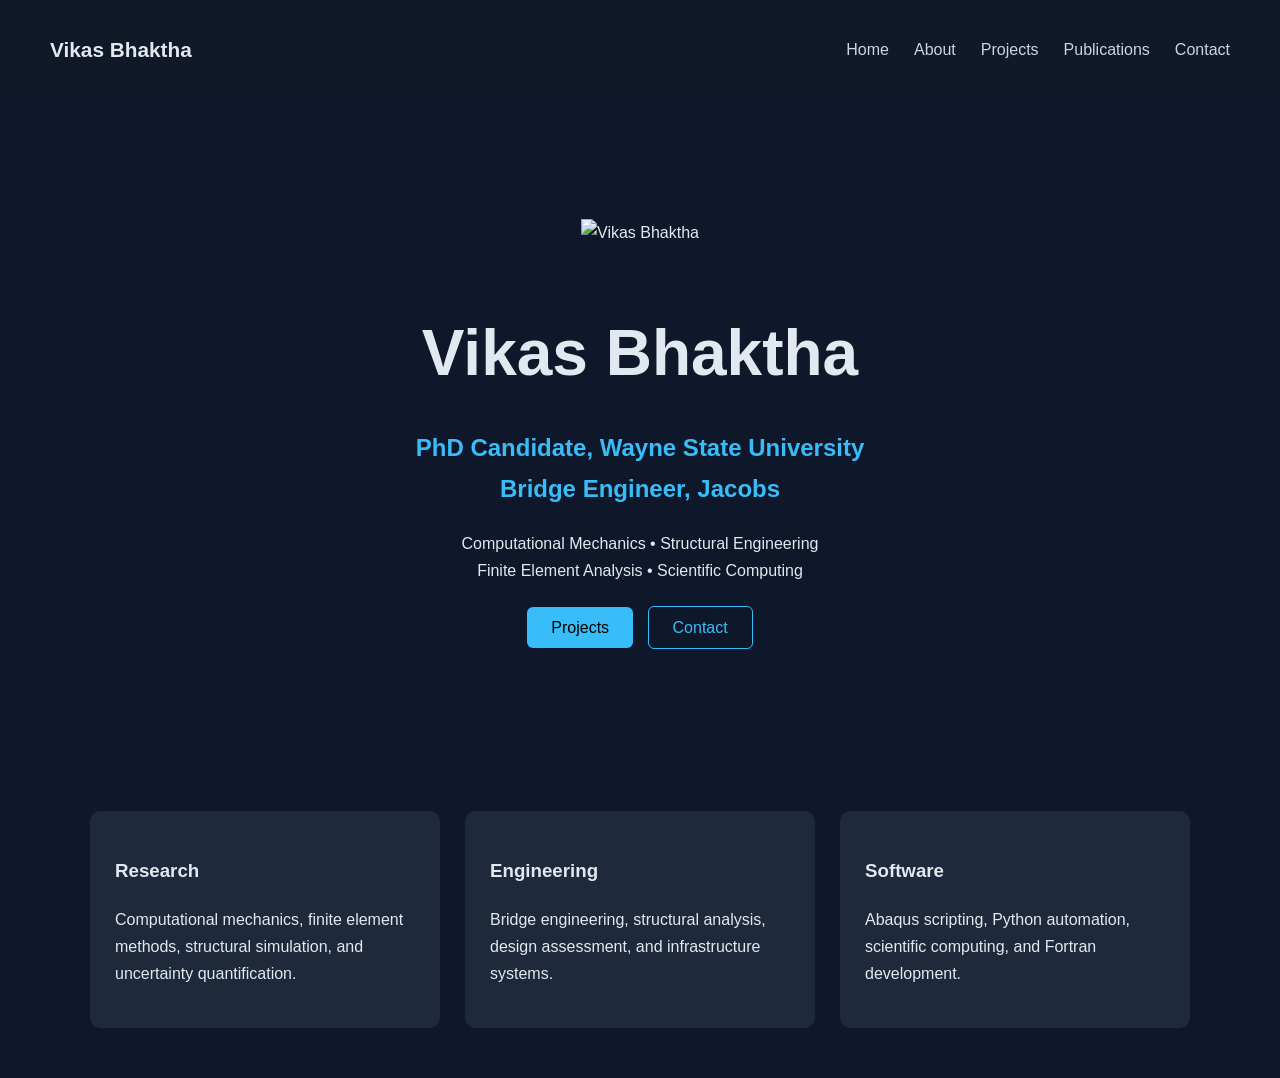
==== index.html @ de73cb01 "Update index.html" ====
<!DOCTYPE html>
<html lang="en">

<head>
    <meta charset="UTF-8">
    <meta name="viewport" content="width=device-width, initial-scale=1.0">
    <title>Vikas Bhaktha</title>

    <link rel="stylesheet" href="css/style.css">
</head>

<body>

<nav>
    <div class="logo">Vikas Bhaktha</div>

    <ul>
        <li><a href="index.html">Home</a></li>
        <li><a href="about.html">About</a></li>
        <li><a href="projects.html">Projects</a></li>
        <li><a href="publications.html">Publications</a></li>
        <li><a href="contact.html">Contact</a></li>
    </ul>
</nav>

<section class="hero">

    <img src="images/profile.jpg"
         alt="Vikas Bhaktha"
         class="profile-photo">

    <h1>Vikas Bhaktha</h1>

    <h2>
        PhD Candidate, Wayne State University
        <br>
        Bridge Engineer, Jacobs
    </h2>

    <p>
        Computational Mechanics • Structural Engineering
        <br>
        Finite Element Analysis • Scientific Computing
    </p>

    <div class="buttons">
        <a href="projects.html" class="btn">Projects</a>
        <a href="contact.html" class="btn-outline">Contact</a>
    </div>

</section>

<section class="overview">

    <div class="card">
        <h3>Research</h3>
        <p>
            Computational mechanics, finite element methods,
            structural simulation, and uncertainty quantification.
        </p>
    </div>

    <div class="card">
        <h3>Engineering</h3>
        <p>
            Bridge engineering, structural analysis,
            design assessment, and infrastructure systems.
        </p>
    </div>

    <div class="card">
        <h3>Software</h3>
        <p>
            Abaqus scripting, Python automation,
            scientific computing, and Fortran development.
        </p>
    </div>

</section>

</body>
</html>
---- css/style.css ----
body {
    margin: 0;
    font-family: Segoe UI, sans-serif;
    background: #0f172a;
    color: #e2e8f0;
    line-height: 1.7;
}

nav {
    display: flex;
    justify-content: space-between;
    align-items: center;
    padding: 20px 50px;
    background: #111827;
}

.logo {
    font-size: 1.3rem;
    font-weight: bold;
}

nav ul {
    display: flex;
    gap: 25px;
    list-style: none;
}

nav a {
    text-decoration: none;
    color: #cbd5e1;
}

nav a:hover {
    color: white;
}

.hero {
    text-align: center;
    padding: 120px 20px;
}

.hero h1 {
    font-size: 4rem;
    margin-bottom: 10px;
}

.hero h2 {
    color: #38bdf8;
}

.buttons {
    margin-top: 30px;
}

.btn,
.btn-outline {
    padding: 12px 24px;
    margin: 5px;
    border-radius: 6px;
    text-decoration: none;
}

.btn {
    background: #38bdf8;
    color: #000;
}

.btn-outline {
    border: 1px solid #38bdf8;
    color: #38bdf8;
}

.overview {
    display: flex;
    gap: 25px;
    justify-content: center;
    padding: 50px;
    flex-wrap: wrap;
}

.card,
.project-card {
    background: #1e293b;
    padding: 25px;
    border-radius: 10px;
    width: 300px;
}

.container {
    max-width: 1000px;
    margin: auto;
    padding: 40px;
}

a {
    color: #38bdf8;
}
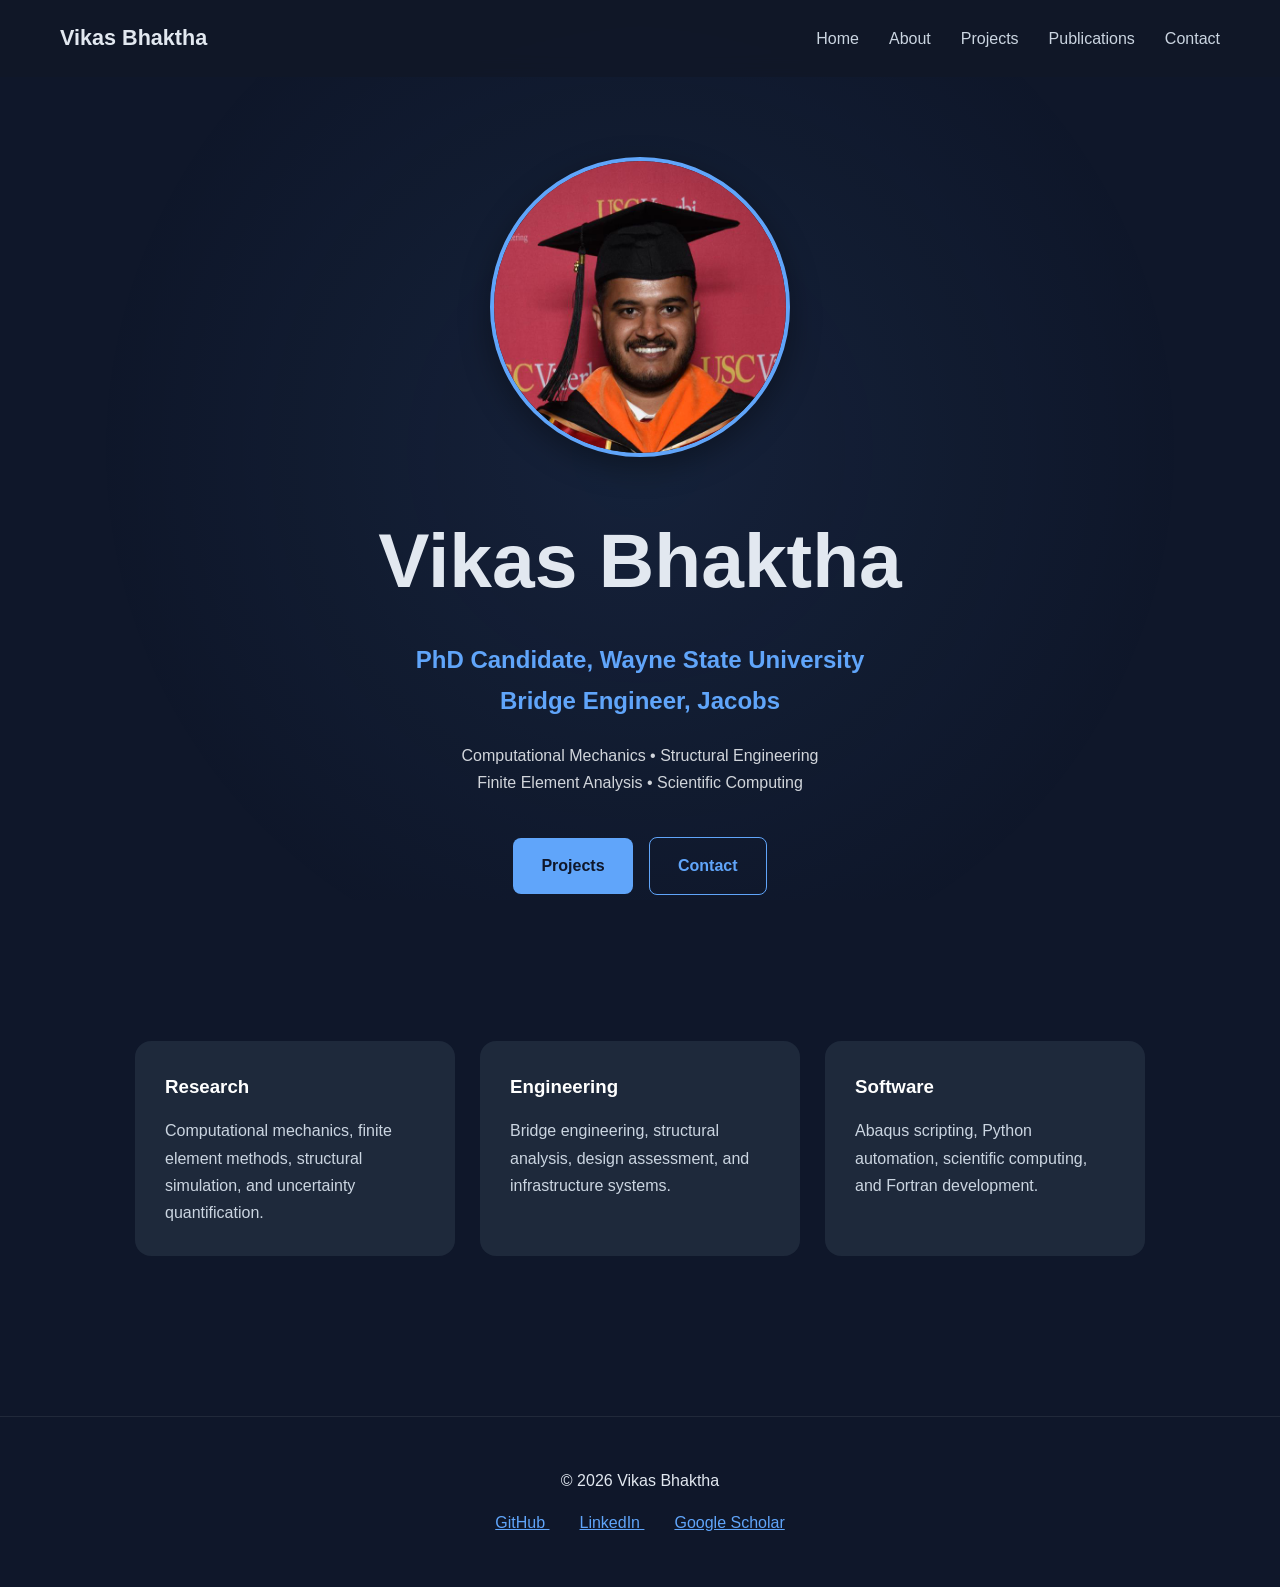
==== commit 4bff0838: "Update index.html" ====
--- a/index.html
+++ b/index.html
@@ -77,6 +77,26 @@
     </div>
 
 </section>
+<footer>
+    <p>© 2026 Vikas Bhaktha</p>
+
+    <div class="footer-links">
+        <a href="https://github.com/VikasBhaktha" target="_blank">
+            GitHub
+        </a>
+
+        <a href="https://www.linkedin.com/in/vikasbhaktha/" target="_blank">
+            LinkedIn
+        </a>
+
+        <a href="https://scholar.google.com/citations?user=dX-yyCgAAAAJ&hl=en"
+           target="_blank">
+            Google Scholar
+        </a>
+    </div>
+</footer>
 
 </body>
 </html>
+</body>
+</html>
--- a/css/style.css
+++ b/css/style.css
@@ -1,97 +1,359 @@
+/* =========================
+   GLOBAL STYLES
+========================= */
+
+* {
+    margin: 0;
+    padding: 0;
+    box-sizing: border-box;
+}
+
 body {
-    margin: 0;
-    font-family: Segoe UI, sans-serif;
+    font-family: "Segoe UI", sans-serif;
     background: #0f172a;
     color: #e2e8f0;
     line-height: 1.7;
-}
+    overflow-x: hidden;
+}
+
+/* Background Glow */
+
+body::before {
+    content: "";
+    position: fixed;
+    inset: 0;
+
+    background:
+        radial-gradient(
+            circle at center,
+            rgba(96,165,250,0.08),
+            transparent 70%
+        );
+
+    pointer-events: none;
+    z-index: -1;
+}
+
+/* =========================
+   NAVIGATION
+========================= */
 
 nav {
     display: flex;
     justify-content: space-between;
     align-items: center;
-    padding: 20px 50px;
-    background: #111827;
+
+    padding: 20px 60px;
+
+    background: rgba(17,24,39,0.85);
+
+    backdrop-filter: blur(10px);
+
+    position: sticky;
+    top: 0;
+    z-index: 1000;
 }
 
 .logo {
-    font-size: 1.3rem;
-    font-weight: bold;
+    font-size: 1.35rem;
+    font-weight: 700;
 }
 
 nav ul {
     display: flex;
-    gap: 25px;
+    gap: 30px;
     list-style: none;
 }
 
 nav a {
     text-decoration: none;
     color: #cbd5e1;
+    transition: color 0.25s ease;
 }
 
 nav a:hover {
-    color: white;
-}
+    color: #60a5fa;
+}
+
+/* =========================
+   HERO SECTION
+========================= */
 
 .hero {
     text-align: center;
-    padding: 120px 20px;
+    max-width: 1000px;
+
+    margin: auto;
+
+    padding:
+        80px
+        20px
+        120px;
+}
+
+.profile-photo {
+    width: 300px;
+    height: 300px;
+
+    object-fit: cover;
+
+    border-radius: 50%;
+
+    border: 4px solid #60a5fa;
+
+    margin-bottom: 30px;
+
+    box-shadow:
+        0 10px 30px rgba(0,0,0,0.35);
 }
 
 .hero h1 {
-    font-size: 4rem;
-    margin-bottom: 10px;
+    font-size: clamp(3rem, 6vw, 5rem);
+    font-weight: 700;
+
+    margin-bottom: 15px;
 }
 
 .hero h2 {
-    color: #38bdf8;
-}
+    color: #60a5fa;
+
+    font-size: 1.5rem;
+
+    font-weight: 600;
+
+    margin-bottom: 20px;
+}
+
+.intro {
+    max-width: 750px;
+
+    margin: 25px auto;
+
+    font-size: 1.15rem;
+
+    color: #cbd5e1;
+}
+
+.hero p {
+    margin-top: 15px;
+    color: #d1d5db;
+}
+
+/* =========================
+   BUTTONS
+========================= */
 
 .buttons {
-    margin-top: 30px;
+    margin-top: 35px;
 }
 
 .btn,
 .btn-outline {
-    padding: 12px 24px;
-    margin: 5px;
-    border-radius: 6px;
+    display: inline-block;
+
+    padding: 14px 28px;
+
+    margin: 6px;
+
+    border-radius: 8px;
+
+    font-weight: 600;
+
     text-decoration: none;
+
+    transition: all 0.25s ease;
 }
 
 .btn {
-    background: #38bdf8;
-    color: #000;
+    background: #60a5fa;
+    color: #0f172a;
+}
+
+.btn:hover {
+    transform: translateY(-3px);
 }
 
 .btn-outline {
-    border: 1px solid #38bdf8;
-    color: #38bdf8;
-}
+    border: 1px solid #60a5fa;
+    color: #60a5fa;
+}
+
+.btn-outline:hover {
+    background: #60a5fa;
+    color: #0f172a;
+}
+
+/* =========================
+   OVERVIEW CARDS
+========================= */
 
 .overview {
     display: flex;
+
+    justify-content: center;
+
     gap: 25px;
-    justify-content: center;
-    padding: 50px;
+
     flex-wrap: wrap;
+
+    padding: 20px 20px 80px;
 }
 
 .card,
 .project-card {
+
+    width: 320px;
+
     background: #1e293b;
-    padding: 25px;
-    border-radius: 10px;
-    width: 300px;
-}
+
+    border-radius: 16px;
+
+    padding: 30px;
+
+    transition:
+        transform 0.3s ease,
+        box-shadow 0.3s ease;
+}
+
+.card:hover,
+.project-card:hover {
+
+    transform: translateY(-6px);
+
+    box-shadow:
+        0 12px 30px rgba(0,0,0,0.25);
+}
+
+.card h3,
+.project-card h2 {
+    margin-bottom: 15px;
+    color: white;
+}
+
+.card p,
+.project-card p {
+    color: #cbd5e1;
+}
+
+/* =========================
+   PAGE CONTAINER
+========================= */
 
 .container {
     max-width: 1000px;
+
     margin: auto;
-    padding: 40px;
-}
+
+    padding: 50px 25px;
+}
+
+.container h1 {
+    margin-bottom: 25px;
+}
+
+.container p {
+    margin-bottom: 20px;
+}
+
+/* =========================
+   LINKS
+========================= */
 
 a {
-    color: #38bdf8;
-}
+    color: #60a5fa;
+}
+
+a:hover {
+    color: #93c5fd;
+}
+
+/* =========================
+   EDUCATION / EXPERIENCE
+========================= */
+
+.section {
+    max-width: 1000px;
+    margin: auto;
+    padding: 60px 25px;
+}
+
+.section h2 {
+    text-align: center;
+    margin-bottom: 40px;
+}
+
+.timeline {
+    display: flex;
+    flex-wrap: wrap;
+    justify-content: center;
+    gap: 25px;
+}
+
+.timeline-card {
+    background: #1e293b;
+    border-radius: 16px;
+    padding: 25px;
+    width: 350px;
+}
+
+.timeline-card h3 {
+    color: #60a5fa;
+    margin-bottom: 10px;
+}
+
+/* =========================
+   FOOTER
+========================= */
+
+footer {
+    text-align: center;
+
+    padding: 50px 20px;
+
+    margin-top: 80px;
+
+    border-top:
+        1px solid rgba(255,255,255,0.08);
+}
+
+.footer-links {
+    margin-top: 15px;
+}
+
+.footer-links a {
+    margin: 0 15px;
+}
+
+/* =========================
+   RESPONSIVE
+========================= */
+
+@media (max-width: 768px) {
+
+    nav {
+        flex-direction: column;
+        gap: 15px;
+        padding: 20px;
+    }
+
+    nav ul {
+        flex-wrap: wrap;
+        justify-content: center;
+        gap: 15px;
+    }
+
+    .hero {
+        padding-top: 50px;
+    }
+
+    .profile-photo {
+        width: 180px;
+        height: 180px;
+    }
+
+    .card,
+    .project-card,
+    .timeline-card {
+        width: 100%;
+    }
+}
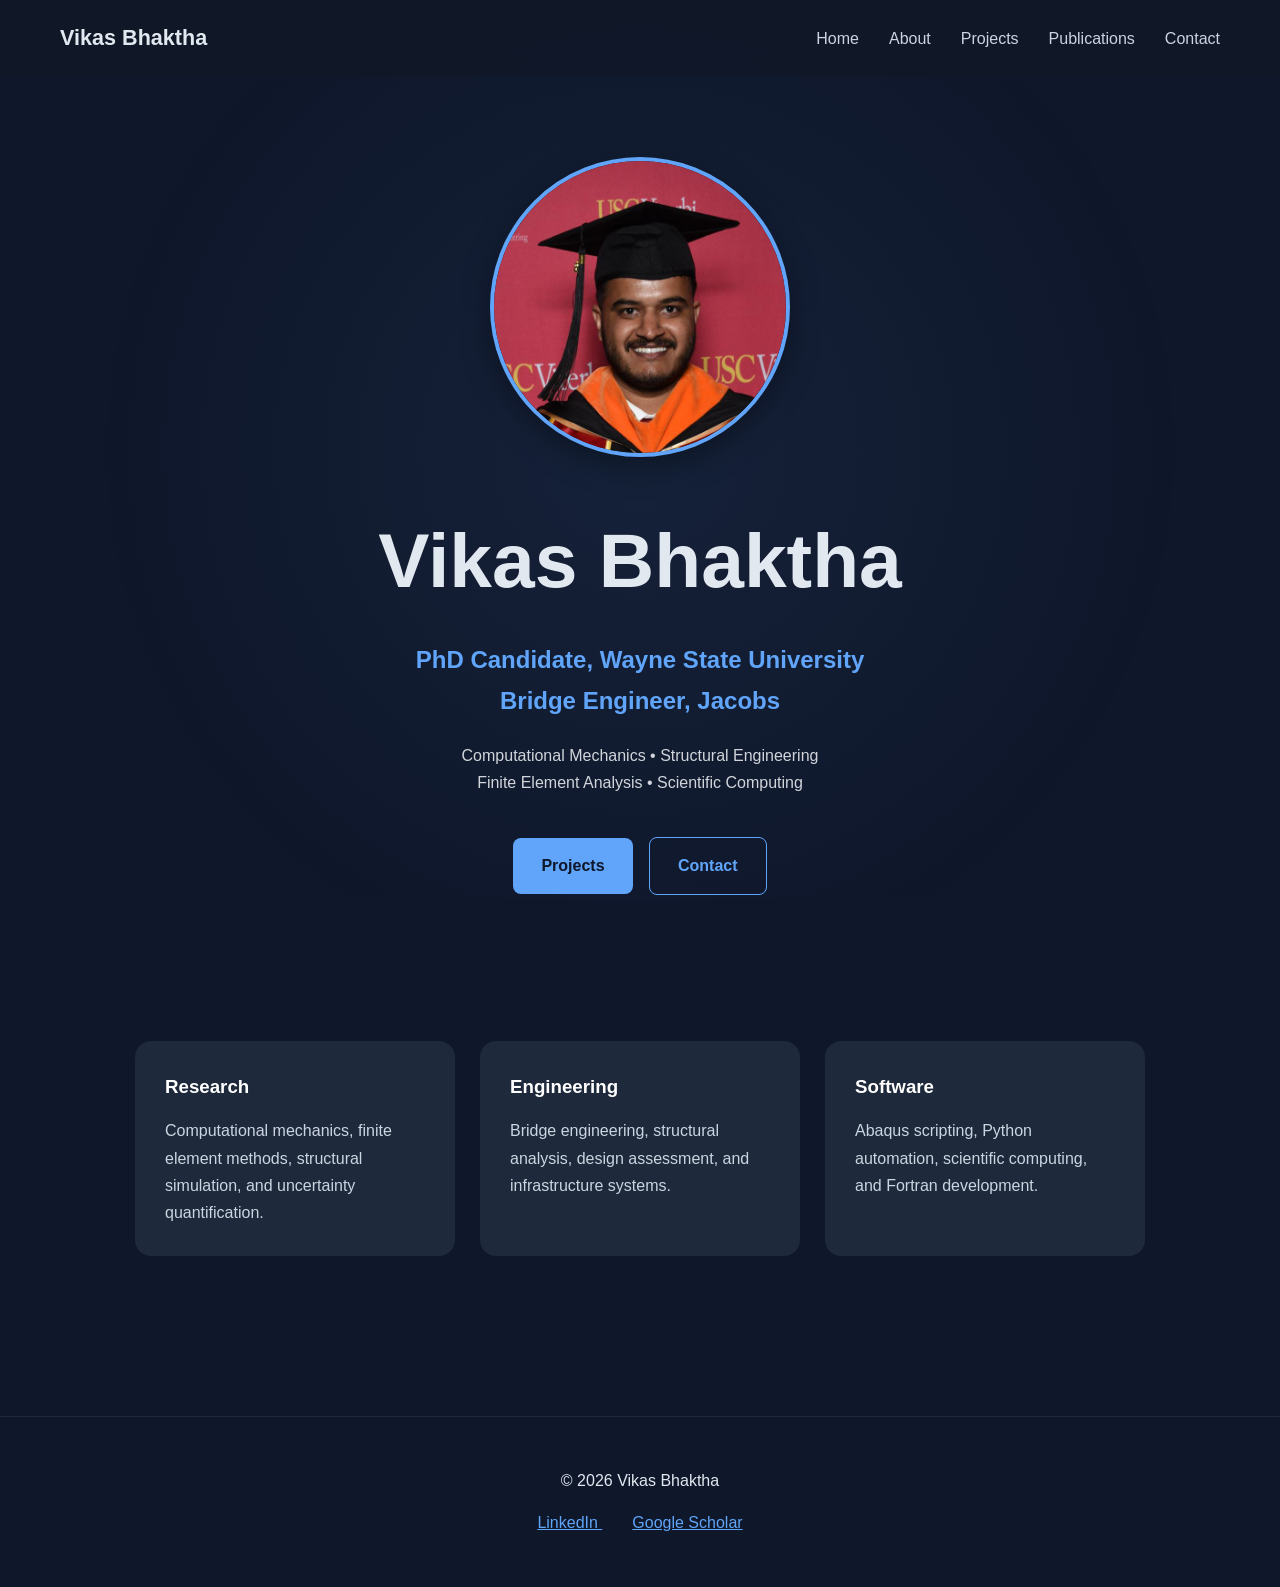
==== commit 29142206: "Update index.html" ====
--- a/index.html
+++ b/index.html
@@ -81,10 +81,6 @@
     <p>© 2026 Vikas Bhaktha</p>
 
     <div class="footer-links">
-        <a href="https://github.com/VikasBhaktha" target="_blank">
-            GitHub
-        </a>
-
         <a href="https://www.linkedin.com/in/vikasbhaktha/" target="_blank">
             LinkedIn
         </a>
@@ -98,5 +94,3 @@
 
 </body>
 </html>
-</body>
-</html>
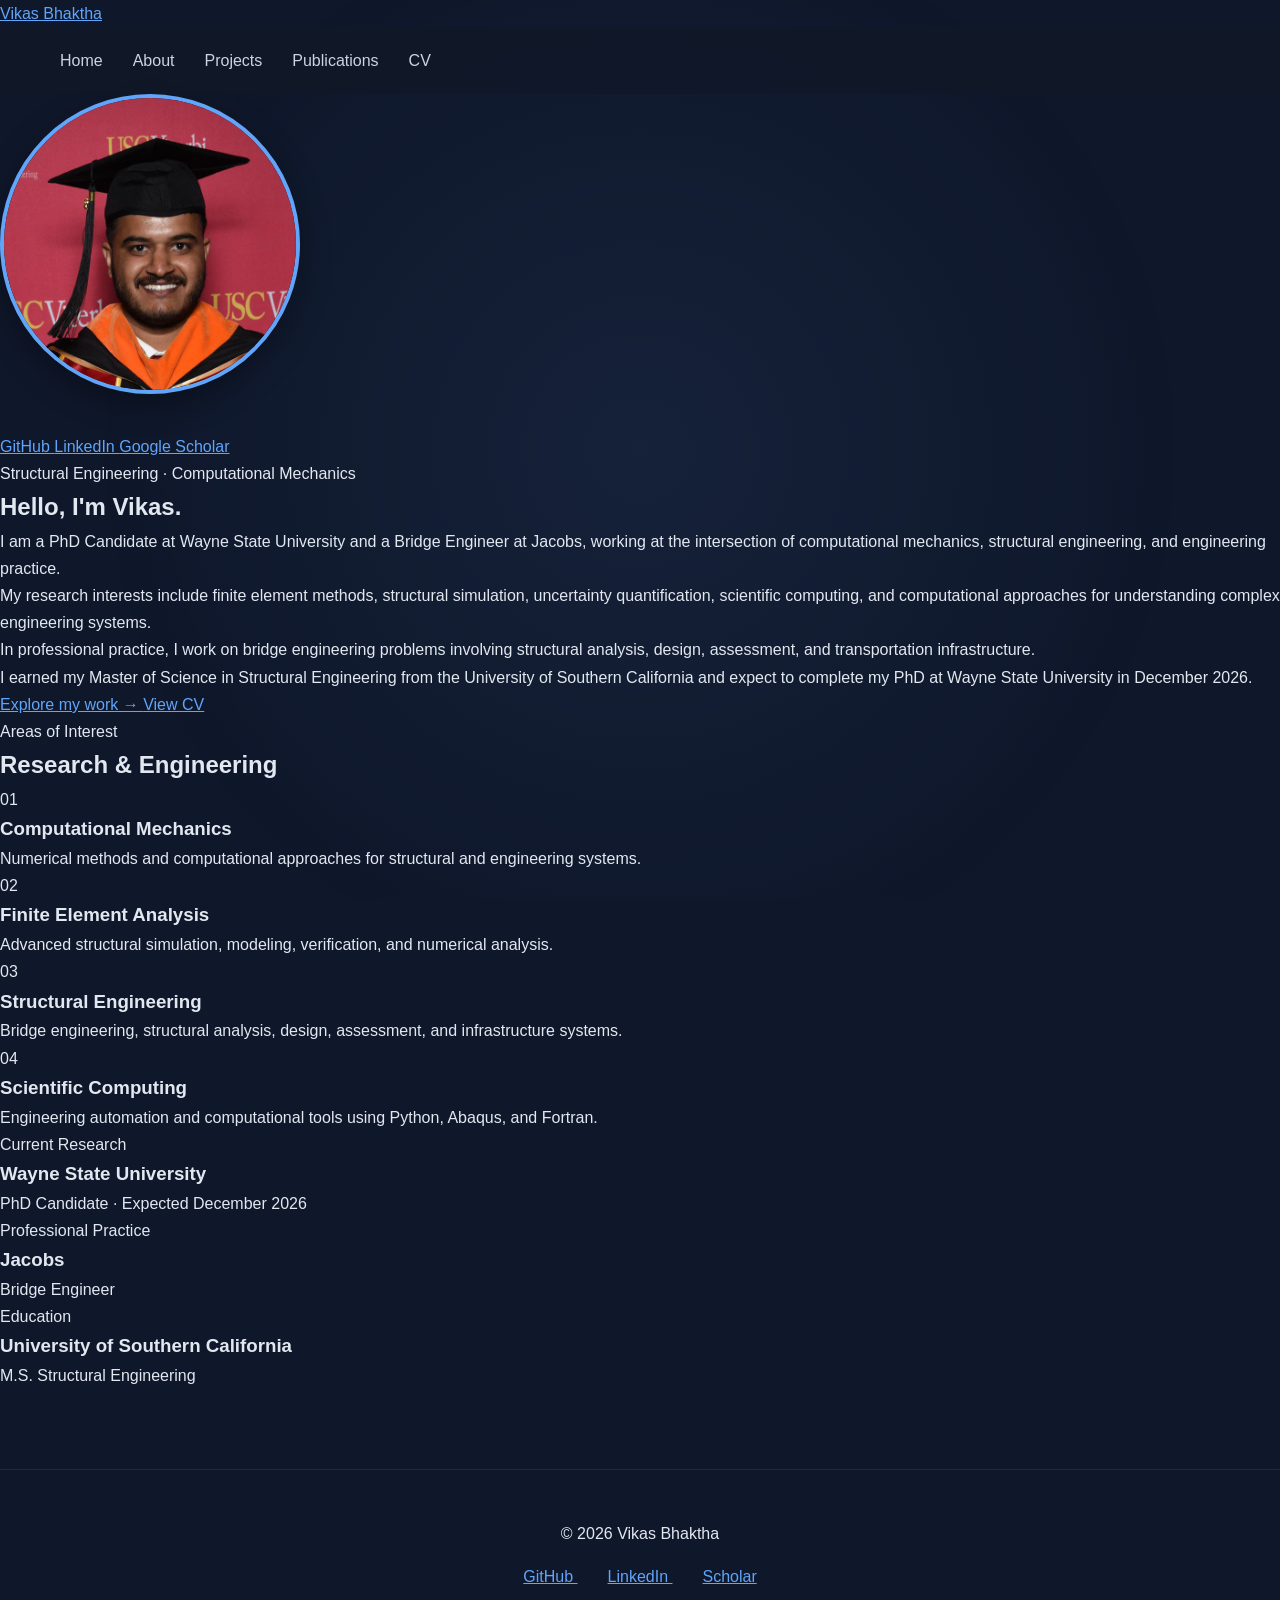
==== commit 9a134f92: "Update index.html" ====
--- a/index.html
+++ b/index.html
@@ -4,93 +4,290 @@
 <head>
     <meta charset="UTF-8">
     <meta name="viewport" content="width=device-width, initial-scale=1.0">
-    <title>Vikas Bhaktha</title>
+
+    <title>Vikas Bhaktha | Structural Engineering & Computational Mechanics</title>
+
+    <meta
+        name="description"
+        content="Vikas Bhaktha is a PhD Candidate at Wayne State University and Bridge Engineer at Jacobs working in computational mechanics, finite element analysis, structural engineering, and scientific computing."
+    >
 
     <link rel="stylesheet" href="css/style.css">
 </head>
 
 <body>
 
-<nav>
-    <div class="logo">Vikas Bhaktha</div>
-
-    <ul>
-        <li><a href="index.html">Home</a></li>
-        <li><a href="about.html">About</a></li>
-        <li><a href="projects.html">Projects</a></li>
-        <li><a href="publications.html">Publications</a></li>
-        <li><a href="contact.html">Contact</a></li>
-    </ul>
-</nav>
-
-<section class="hero">
-
-    <img src="images/profile.jpg"
-         alt="Vikas Bhaktha"
-         class="profile-photo">
-
-    <h1>Vikas Bhaktha</h1>
-
-    <h2>
-        PhD Candidate, Wayne State University
-        <br>
-        Bridge Engineer, Jacobs
-    </h2>
-
-    <p>
-        Computational Mechanics • Structural Engineering
-        <br>
-        Finite Element Analysis • Scientific Computing
-    </p>
-
-    <div class="buttons">
-        <a href="projects.html" class="btn">Projects</a>
-        <a href="contact.html" class="btn-outline">Contact</a>
+<header class="site-header">
+
+    <div class="nav-container">
+
+        <a href="index.html" class="site-name">
+            Vikas Bhaktha
+        </a>
+
+        <nav>
+            <ul>
+                <li><a href="index.html" class="active">Home</a></li>
+                <li><a href="about.html">About</a></li>
+                <li><a href="projects.html">Projects</a></li>
+                <li><a href="publications.html">Publications</a></li>
+                <li><a href="resume.pdf" target="_blank">CV</a></li>
+            </ul>
+        </nav>
+
     </div>
 
-</section>
-
-<section class="overview">
-
-    <div class="card">
-        <h3>Research</h3>
+</header>
+
+
+<main>
+
+    <section class="intro-section">
+
+        <div class="profile-column">
+
+            <img
+                src="images/profile.jpg"
+                alt="Vikas Bhaktha"
+                class="profile-photo"
+            >
+
+            <div class="profile-links">
+
+                <a
+                    href="https://github.com/VikasBhaktha"
+                    target="_blank"
+                    rel="noopener noreferrer"
+                >
+                    GitHub
+                </a>
+
+                <a
+                    href="https://www.linkedin.com/in/vikasbhaktha/"
+                    target="_blank"
+                    rel="noopener noreferrer"
+                >
+                    LinkedIn
+                </a>
+
+                <a
+                    href="https://scholar.google.com/citations?user=dX-yyCgAAAAJ&hl=en"
+                    target="_blank"
+                    rel="noopener noreferrer"
+                >
+                    Google Scholar
+                </a>
+
+            </div>
+
+        </div>
+
+
+        <div class="intro-content">
+
+            <p class="eyebrow">
+                Structural Engineering · Computational Mechanics
+            </p>
+
+            <h1>Hello, I'm Vikas.</h1>
+
+            <p class="lead">
+                I am a PhD Candidate at Wayne State University and a
+                Bridge Engineer at Jacobs, working at the intersection of
+                computational mechanics, structural engineering, and
+                engineering practice.
+            </p>
+
+            <p>
+                My research interests include finite element methods,
+                structural simulation, uncertainty quantification,
+                scientific computing, and computational approaches for
+                understanding complex engineering systems.
+            </p>
+
+            <p>
+                In professional practice, I work on bridge engineering
+                problems involving structural analysis, design, assessment,
+                and transportation infrastructure.
+            </p>
+
+            <p>
+                I earned my Master of Science in Structural Engineering
+                from the University of Southern California and expect to
+                complete my PhD at Wayne State University in December 2026.
+            </p>
+
+            <div class="intro-actions">
+
+                <a href="projects.html" class="primary-link">
+                    Explore my work →
+                </a>
+
+                <a href="resume.pdf" class="secondary-link" target="_blank">
+                    View CV
+                </a>
+
+            </div>
+
+        </div>
+
+    </section>
+
+
+    <section class="interests-section">
+
+        <div class="section-heading">
+
+            <p class="eyebrow">Areas of Interest</p>
+
+            <h2>Research & Engineering</h2>
+
+        </div>
+
+
+        <div class="interest-grid">
+
+            <div class="interest-item">
+                <span>01</span>
+
+                <div>
+                    <h3>Computational Mechanics</h3>
+                    <p>
+                        Numerical methods and computational approaches
+                        for structural and engineering systems.
+                    </p>
+                </div>
+            </div>
+
+
+            <div class="interest-item">
+                <span>02</span>
+
+                <div>
+                    <h3>Finite Element Analysis</h3>
+                    <p>
+                        Advanced structural simulation, modeling,
+                        verification, and numerical analysis.
+                    </p>
+                </div>
+            </div>
+
+
+            <div class="interest-item">
+                <span>03</span>
+
+                <div>
+                    <h3>Structural Engineering</h3>
+                    <p>
+                        Bridge engineering, structural analysis,
+                        design, assessment, and infrastructure systems.
+                    </p>
+                </div>
+            </div>
+
+
+            <div class="interest-item">
+                <span>04</span>
+
+                <div>
+                    <h3>Scientific Computing</h3>
+                    <p>
+                        Engineering automation and computational tools
+                        using Python, Abaqus, and Fortran.
+                    </p>
+                </div>
+            </div>
+
+        </div>
+
+    </section>
+
+
+    <section class="affiliations-section">
+
+        <div class="affiliation">
+
+            <p class="affiliation-label">Current Research</p>
+
+            <h3>Wayne State University</h3>
+
+            <p>
+                PhD Candidate · Expected December 2026
+            </p>
+
+        </div>
+
+
+        <div class="affiliation">
+
+            <p class="affiliation-label">Professional Practice</p>
+
+            <h3>Jacobs</h3>
+
+            <p>
+                Bridge Engineer
+            </p>
+
+        </div>
+
+
+        <div class="affiliation">
+
+            <p class="affiliation-label">Education</p>
+
+            <h3>University of Southern California</h3>
+
+            <p>
+                M.S. Structural Engineering
+            </p>
+
+        </div>
+
+    </section>
+
+</main>
+
+
+<footer>
+
+    <div class="footer-container">
+
         <p>
-            Computational mechanics, finite element methods,
-            structural simulation, and uncertainty quantification.
+            © 2026 Vikas Bhaktha
         </p>
+
+        <div class="footer-links">
+
+            <a
+                href="https://github.com/VikasBhaktha"
+                target="_blank"
+                rel="noopener noreferrer"
+            >
+                GitHub
+            </a>
+
+            <a
+                href="https://www.linkedin.com/in/vikasbhaktha/"
+                target="_blank"
+                rel="noopener noreferrer"
+            >
+                LinkedIn
+            </a>
+
+            <a
+                href="https://scholar.google.com/citations?user=dX-yyCgAAAAJ&hl=en"
+                target="_blank"
+                rel="noopener noreferrer"
+            >
+                Scholar
+            </a>
+
+        </div>
+
     </div>
 
-    <div class="card">
-        <h3>Engineering</h3>
-        <p>
-            Bridge engineering, structural analysis,
-            design assessment, and infrastructure systems.
-        </p>
-    </div>
-
-    <div class="card">
-        <h3>Software</h3>
-        <p>
-            Abaqus scripting, Python automation,
-            scientific computing, and Fortran development.
-        </p>
-    </div>
-
-</section>
-<footer>
-    <p>© 2026 Vikas Bhaktha</p>
-
-    <div class="footer-links">
-        <a href="https://www.linkedin.com/in/vikasbhaktha/" target="_blank">
-            LinkedIn
-        </a>
-
-        <a href="https://scholar.google.com/citations?user=dX-yyCgAAAAJ&hl=en"
-           target="_blank">
-            Google Scholar
-        </a>
-    </div>
 </footer>
 
 </body>
+
 </html>
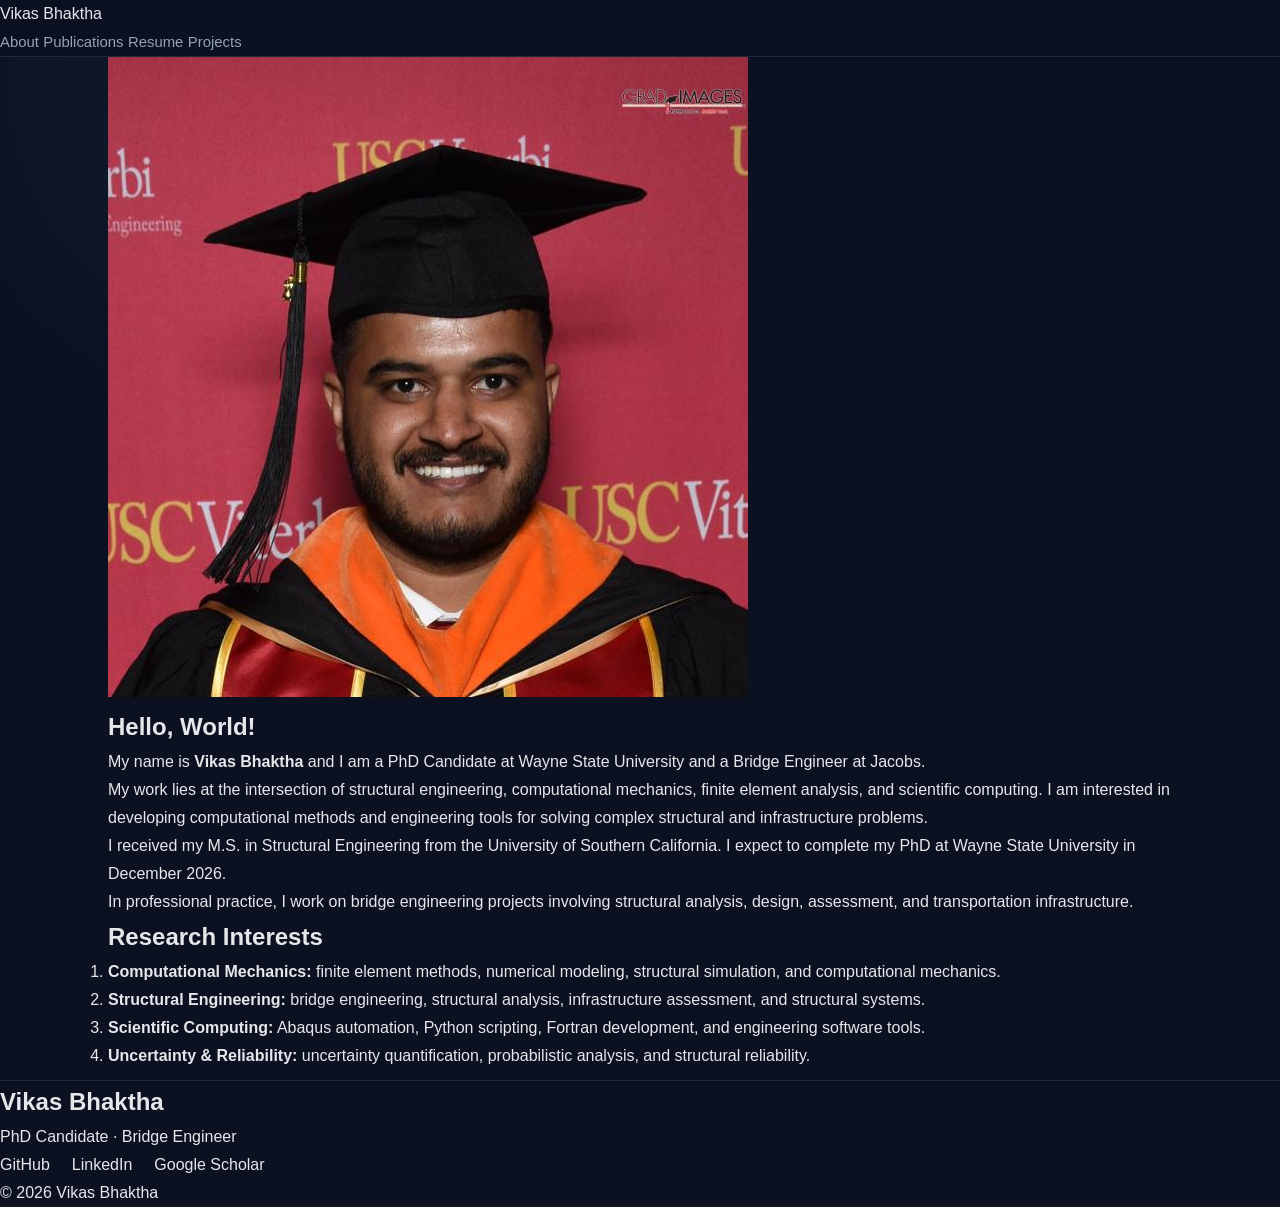
==== commit cf3ec12c: "Update index.html" ====
--- a/index.html
+++ b/index.html
@@ -5,256 +5,122 @@
     <meta charset="UTF-8">
     <meta name="viewport" content="width=device-width, initial-scale=1.0">
 
-    <title>Vikas Bhaktha | Structural Engineering & Computational Mechanics</title>
-
-    <meta
-        name="description"
-        content="Vikas Bhaktha is a PhD Candidate at Wayne State University and Bridge Engineer at Jacobs working in computational mechanics, finite element analysis, structural engineering, and scientific computing."
-    >
+    <title>Vikas Bhaktha</title>
 
     <link rel="stylesheet" href="css/style.css">
 </head>
 
 <body>
 
-<header class="site-header">
+<div class="page-wrapper">
 
-    <div class="nav-container">
+    <header class="site-header">
 
-        <a href="index.html" class="site-name">
-            Vikas Bhaktha
-        </a>
+        <div class="site-title">
+            <a href="index.html">Vikas Bhaktha</a>
+        </div>
 
-        <nav>
-            <ul>
-                <li><a href="index.html" class="active">Home</a></li>
-                <li><a href="about.html">About</a></li>
-                <li><a href="projects.html">Projects</a></li>
-                <li><a href="publications.html">Publications</a></li>
-                <li><a href="resume.pdf" target="_blank">CV</a></li>
-            </ul>
+        <nav class="site-nav">
+            <a href="about.html">About</a>
+            <a href="publications.html">Publications</a>
+            <a href="resume.html">Resume</a>
+            <a href="projects.html">Projects</a>
         </nav>
 
-    </div>
-
-</header>
+    </header>
 
 
-<main>
+    <main class="main-content">
 
-    <section class="intro-section">
+        <section class="profile-section">
 
-        <div class="profile-column">
+            <div class="profile-image-column">
 
-            <img
-                src="images/profile.jpg"
-                alt="Vikas Bhaktha"
-                class="profile-photo"
-            >
-
-            <div class="profile-links">
-
-                <a
-                    href="https://github.com/VikasBhaktha"
-                    target="_blank"
-                    rel="noopener noreferrer"
+                <img
+                    src="images/profile.jpg"
+                    alt="Vikas Bhaktha"
+                    class="profile-image"
                 >
-                    GitHub
-                </a>
-
-                <a
-                    href="https://www.linkedin.com/in/vikasbhaktha/"
-                    target="_blank"
-                    rel="noopener noreferrer"
-                >
-                    LinkedIn
-                </a>
-
-                <a
-                    href="https://scholar.google.com/citations?user=dX-yyCgAAAAJ&hl=en"
-                    target="_blank"
-                    rel="noopener noreferrer"
-                >
-                    Google Scholar
-                </a>
 
             </div>
 
-        </div>
 
+            <div class="profile-text">
 
-        <div class="intro-content">
+                <h1>Hello, World!</h1>
 
-            <p class="eyebrow">
-                Structural Engineering · Computational Mechanics
-            </p>
+                <p>
+                    My name is <strong>Vikas Bhaktha</strong> and I am a
+                    PhD Candidate at Wayne State University and a Bridge
+                    Engineer at Jacobs.
+                </p>
 
-            <h1>Hello, I'm Vikas.</h1>
+                <p>
+                    My work lies at the intersection of structural engineering,
+                    computational mechanics, finite element analysis, and
+                    scientific computing. I am interested in developing
+                    computational methods and engineering tools for solving
+                    complex structural and infrastructure problems.
+                </p>
 
-            <p class="lead">
-                I am a PhD Candidate at Wayne State University and a
-                Bridge Engineer at Jacobs, working at the intersection of
-                computational mechanics, structural engineering, and
-                engineering practice.
-            </p>
+                <p>
+                    I received my M.S. in Structural Engineering from the
+                    University of Southern California. I expect to complete
+                    my PhD at Wayne State University in December 2026.
+                </p>
 
-            <p>
-                My research interests include finite element methods,
-                structural simulation, uncertainty quantification,
-                scientific computing, and computational approaches for
-                understanding complex engineering systems.
-            </p>
+                <p>
+                    In professional practice, I work on bridge engineering
+                    projects involving structural analysis, design, assessment,
+                    and transportation infrastructure.
+                </p>
 
-            <p>
-                In professional practice, I work on bridge engineering
-                problems involving structural analysis, design, assessment,
-                and transportation infrastructure.
-            </p>
+                <h2>Research Interests</h2>
 
-            <p>
-                I earned my Master of Science in Structural Engineering
-                from the University of Southern California and expect to
-                complete my PhD at Wayne State University in December 2026.
-            </p>
+                <ol>
+                    <li>
+                        <strong>Computational Mechanics:</strong>
+                        finite element methods, numerical modeling,
+                        structural simulation, and computational mechanics.
+                    </li>
 
-            <div class="intro-actions">
+                    <li>
+                        <strong>Structural Engineering:</strong>
+                        bridge engineering, structural analysis,
+                        infrastructure assessment, and structural systems.
+                    </li>
 
-                <a href="projects.html" class="primary-link">
-                    Explore my work →
-                </a>
+                    <li>
+                        <strong>Scientific Computing:</strong>
+                        Abaqus automation, Python scripting,
+                        Fortran development, and engineering software tools.
+                    </li>
 
-                <a href="resume.pdf" class="secondary-link" target="_blank">
-                    View CV
-                </a>
+                    <li>
+                        <strong>Uncertainty & Reliability:</strong>
+                        uncertainty quantification, probabilistic analysis,
+                        and structural reliability.
+                    </li>
+                </ol>
 
             </div>
 
-        </div>
+        </section>
 
-    </section>
+    </main>
 
 
-    <section class="interests-section">
+    <footer class="site-footer">
 
-        <div class="section-heading">
+        <div class="footer-left">
 
-            <p class="eyebrow">Areas of Interest</p>
-
-            <h2>Research & Engineering</h2>
-
-        </div>
-
-
-        <div class="interest-grid">
-
-            <div class="interest-item">
-                <span>01</span>
-
-                <div>
-                    <h3>Computational Mechanics</h3>
-                    <p>
-                        Numerical methods and computational approaches
-                        for structural and engineering systems.
-                    </p>
-                </div>
-            </div>
-
-
-            <div class="interest-item">
-                <span>02</span>
-
-                <div>
-                    <h3>Finite Element Analysis</h3>
-                    <p>
-                        Advanced structural simulation, modeling,
-                        verification, and numerical analysis.
-                    </p>
-                </div>
-            </div>
-
-
-            <div class="interest-item">
-                <span>03</span>
-
-                <div>
-                    <h3>Structural Engineering</h3>
-                    <p>
-                        Bridge engineering, structural analysis,
-                        design, assessment, and infrastructure systems.
-                    </p>
-                </div>
-            </div>
-
-
-            <div class="interest-item">
-                <span>04</span>
-
-                <div>
-                    <h3>Scientific Computing</h3>
-                    <p>
-                        Engineering automation and computational tools
-                        using Python, Abaqus, and Fortran.
-                    </p>
-                </div>
-            </div>
-
-        </div>
-
-    </section>
-
-
-    <section class="affiliations-section">
-
-        <div class="affiliation">
-
-            <p class="affiliation-label">Current Research</p>
-
-            <h3>Wayne State University</h3>
+            <h2>Vikas Bhaktha</h2>
 
             <p>
-                PhD Candidate · Expected December 2026
+                PhD Candidate · Bridge Engineer
             </p>
 
         </div>
-
-
-        <div class="affiliation">
-
-            <p class="affiliation-label">Professional Practice</p>
-
-            <h3>Jacobs</h3>
-
-            <p>
-                Bridge Engineer
-            </p>
-
-        </div>
-
-
-        <div class="affiliation">
-
-            <p class="affiliation-label">Education</p>
-
-            <h3>University of Southern California</h3>
-
-            <p>
-                M.S. Structural Engineering
-            </p>
-
-        </div>
-
-    </section>
-
-</main>
-
-
-<footer>
-
-    <div class="footer-container">
-
-        <p>
-            © 2026 Vikas Bhaktha
-        </p>
 
         <div class="footer-links">
 
@@ -279,14 +145,18 @@
                 target="_blank"
                 rel="noopener noreferrer"
             >
-                Scholar
+                Google Scholar
             </a>
 
         </div>
 
-    </div>
+        <p class="footer-note">
+            © 2026 Vikas Bhaktha
+        </p>
 
-</footer>
+    </footer>
+
+</div>
 
 </body>
 
--- a/css/style.css
+++ b/css/style.css
@@ -1,6 +1,23 @@
-/* =========================
-   GLOBAL STYLES
-========================= */
+/* =========================================
+   GLOBAL
+========================================= */
+
+:root {
+    --background: #0b1120;
+    --background-soft: #111827;
+
+    --surface: #151e2e;
+    --border: rgba(148, 163, 184, 0.16);
+
+    --text: #e5e7eb;
+    --text-muted: #94a3b8;
+    --text-soft: #cbd5e1;
+
+    --accent: #60a5fa;
+    --accent-light: #93c5fd;
+
+    --max-width: 1120px;
+}
 
 * {
     margin: 0;
@@ -8,352 +25,655 @@
     box-sizing: border-box;
 }
 
+html {
+    scroll-behavior: smooth;
+}
+
 body {
-    font-family: "Segoe UI", sans-serif;
-    background: #0f172a;
-    color: #e2e8f0;
-    line-height: 1.7;
-    overflow-x: hidden;
-}
-
-/* Background Glow */
+    font-family:
+        Inter,
+        "Segoe UI",
+        -apple-system,
+        BlinkMacSystemFont,
+        sans-serif;
+
+    background: var(--background);
+    color: var(--text);
+
+    line-height: 1.75;
+
+    -webkit-font-smoothing: antialiased;
+}
+
+
+/* =========================================
+   BACKGROUND
+========================================= */
 
 body::before {
     content: "";
+
     position: fixed;
     inset: 0;
 
     background:
         radial-gradient(
-            circle at center,
-            rgba(96,165,250,0.08),
-            transparent 70%
+            circle at 20% 10%,
+            rgba(96, 165, 250, 0.08),
+            transparent 28%
         );
 
     pointer-events: none;
     z-index: -1;
 }
 
-/* =========================
-   NAVIGATION
-========================= */
-
-nav {
+
+/* =========================================
+   LINKS
+========================================= */
+
+a {
+    color: inherit;
+    text-decoration: none;
+}
+
+a:focus-visible {
+    outline: 2px solid var(--accent);
+    outline-offset: 5px;
+}
+
+
+/* =========================================
+   HEADER
+========================================= */
+
+.site-header {
+    position: sticky;
+
+    top: 0;
+
+    z-index: 100;
+
+    background: rgba(11, 17, 32, 0.88);
+
+    backdrop-filter: blur(14px);
+    -webkit-backdrop-filter: blur(14px);
+
+    border-bottom: 1px solid var(--border);
+}
+
+.nav-container {
+    max-width: var(--max-width);
+
+    margin: 0 auto;
+
+    min-height: 76px;
+
+    padding: 0 28px;
+
     display: flex;
+
+    align-items: center;
     justify-content: space-between;
+}
+
+.site-name {
+    font-size: 1.08rem;
+
+    font-weight: 700;
+
+    letter-spacing: 0.02em;
+
+    color: #ffffff;
+}
+
+nav ul {
+    list-style: none;
+
+    display: flex;
+
     align-items: center;
 
-    padding: 20px 60px;
-
-    background: rgba(17,24,39,0.85);
-
-    backdrop-filter: blur(10px);
-
-    position: sticky;
-    top: 0;
-    z-index: 1000;
-}
-
-.logo {
-    font-size: 1.35rem;
+    gap: 30px;
+}
+
+nav a {
+    position: relative;
+
+    font-size: 0.93rem;
+
+    font-weight: 500;
+
+    color: var(--text-muted);
+
+    transition: color 0.2s ease;
+}
+
+nav a:hover,
+nav a.active {
+    color: #ffffff;
+}
+
+nav a.active::after {
+    content: "";
+
+    position: absolute;
+
+    left: 0;
+    right: 0;
+
+    bottom: -10px;
+
+    height: 2px;
+
+    border-radius: 999px;
+
+    background: var(--accent);
+}
+
+
+/* =========================================
+   MAIN
+========================================= */
+
+main {
+    max-width: var(--max-width);
+
+    margin: 0 auto;
+
+    padding: 0 28px;
+}
+
+
+/* =========================================
+   INTRO
+========================================= */
+
+.intro-section {
+    min-height: 670px;
+
+    display: grid;
+
+    grid-template-columns: 280px minmax(0, 1fr);
+
+    gap: 88px;
+
+    align-items: center;
+
+    padding: 85px 0 100px;
+}
+
+
+/* =========================================
+   PROFILE
+========================================= */
+
+.profile-column {
+    display: flex;
+
+    flex-direction: column;
+
+    align-items: center;
+}
+
+.profile-photo {
+    display: block;
+
+    width: 250px;
+    height: 250px;
+
+    object-fit: cover;
+
+    object-position: center;
+
+    border-radius: 50%;
+
+    border: 1px solid rgba(255, 255, 255, 0.15);
+
+    box-shadow:
+        0 24px 60px rgba(0, 0, 0, 0.32);
+}
+
+.profile-links {
+    display: flex;
+
+    justify-content: center;
+
+    flex-wrap: wrap;
+
+    gap: 17px;
+
+    margin-top: 25px;
+}
+
+.profile-links a {
+    font-size: 0.88rem;
+
+    color: var(--text-muted);
+
+    transition:
+        color 0.2s ease,
+        transform 0.2s ease;
+}
+
+.profile-links a:hover {
+    color: var(--accent-light);
+
+    transform: translateY(-1px);
+}
+
+
+/* =========================================
+   INTRO CONTENT
+========================================= */
+
+.eyebrow {
+    margin-bottom: 13px;
+
+    font-size: 0.78rem;
+
     font-weight: 700;
-}
-
-nav ul {
+
+    letter-spacing: 0.14em;
+
+    text-transform: uppercase;
+
+    color: var(--accent);
+}
+
+.intro-content h1 {
+    margin-bottom: 25px;
+
+    font-size: clamp(3rem, 5.2vw, 5.1rem);
+
+    line-height: 1.02;
+
+    letter-spacing: -0.045em;
+
+    color: #ffffff;
+}
+
+.intro-content p {
+    max-width: 720px;
+
+    margin-bottom: 18px;
+
+    font-size: 1.02rem;
+
+    color: var(--text-soft);
+}
+
+.intro-content .lead {
+    margin-bottom: 23px;
+
+    font-size: 1.2rem;
+
+    line-height: 1.7;
+
+    color: #e2e8f0;
+}
+
+
+/* =========================================
+   INTRO LINKS
+========================================= */
+
+.intro-actions {
     display: flex;
+
+    align-items: center;
+
+    gap: 25px;
+
+    margin-top: 31px;
+}
+
+.primary-link {
+    display: inline-flex;
+
+    align-items: center;
+
+    color: var(--accent-light);
+
+    font-weight: 600;
+
+    transition:
+        color 0.2s ease,
+        transform 0.2s ease;
+}
+
+.primary-link:hover {
+    color: #ffffff;
+
+    transform: translateX(3px);
+}
+
+.secondary-link {
+    color: var(--text-muted);
+
+    font-weight: 500;
+
+    border-bottom: 1px solid var(--border);
+
+    transition:
+        color 0.2s ease,
+        border-color 0.2s ease;
+}
+
+.secondary-link:hover {
+    color: #ffffff;
+
+    border-color: var(--accent);
+}
+
+
+/* =========================================
+   SECTION DEFAULTS
+========================================= */
+
+.interests-section,
+.affiliations-section {
+    border-top: 1px solid var(--border);
+}
+
+
+/* =========================================
+   INTERESTS
+========================================= */
+
+.interests-section {
+    padding: 95px 0;
+}
+
+.section-heading {
+    margin-bottom: 46px;
+}
+
+.section-heading h2 {
+    font-size: clamp(2rem, 4vw, 3rem);
+
+    line-height: 1.2;
+
+    letter-spacing: -0.03em;
+
+    color: #ffffff;
+}
+
+.interest-grid {
+    display: grid;
+
+    grid-template-columns: repeat(2, minmax(0, 1fr));
+
+    column-gap: 70px;
+
+    row-gap: 12px;
+}
+
+.interest-item {
+    display: grid;
+
+    grid-template-columns: 45px 1fr;
+
+    gap: 16px;
+
+    padding: 25px 0;
+
+    border-bottom: 1px solid var(--border);
+}
+
+.interest-item > span {
+    padding-top: 4px;
+
+    font-size: 0.73rem;
+
+    font-weight: 700;
+
+    color: var(--accent);
+
+    letter-spacing: 0.08em;
+}
+
+.interest-item h3 {
+    margin-bottom: 6px;
+
+    font-size: 1.08rem;
+
+    color: #ffffff;
+}
+
+.interest-item p {
+    font-size: 0.94rem;
+
+    color: var(--text-muted);
+
+    line-height: 1.65;
+}
+
+
+/* =========================================
+   AFFILIATIONS
+========================================= */
+
+.affiliations-section {
+    display: grid;
+
+    grid-template-columns: repeat(3, minmax(0, 1fr));
+
+    gap: 45px;
+
+    padding: 80px 0;
+}
+
+.affiliation-label {
+    margin-bottom: 7px;
+
+    font-size: 0.72rem;
+
+    font-weight: 700;
+
+    letter-spacing: 0.12em;
+
+    text-transform: uppercase;
+
+    color: var(--accent);
+}
+
+.affiliation h3 {
+    margin-bottom: 6px;
+
+    font-size: 1.05rem;
+
+    color: #ffffff;
+}
+
+.affiliation > p:last-child {
+    font-size: 0.9rem;
+
+    color: var(--text-muted);
+}
+
+
+/* =========================================
+   FOOTER
+========================================= */
+
+footer {
+    margin-top: 10px;
+
+    border-top: 1px solid var(--border);
+}
+
+.footer-container {
+    max-width: var(--max-width);
+
+    margin: 0 auto;
+
+    padding: 32px 28px 45px;
+
+    display: flex;
+
+    align-items: center;
+    justify-content: space-between;
+
     gap: 30px;
-    list-style: none;
-}
-
-nav a {
-    text-decoration: none;
-    color: #cbd5e1;
-    transition: color 0.25s ease;
-}
-
-nav a:hover {
-    color: #60a5fa;
-}
-
-/* =========================
-   HERO SECTION
-========================= */
-
-.hero {
-    text-align: center;
-    max-width: 1000px;
-
-    margin: auto;
-
-    padding:
-        80px
-        20px
-        120px;
-}
-
-.profile-photo {
-    width: 300px;
-    height: 300px;
-
-    object-fit: cover;
-
-    border-radius: 50%;
-
-    border: 4px solid #60a5fa;
-
-    margin-bottom: 30px;
-
-    box-shadow:
-        0 10px 30px rgba(0,0,0,0.35);
-}
-
-.hero h1 {
-    font-size: clamp(3rem, 6vw, 5rem);
-    font-weight: 700;
-
-    margin-bottom: 15px;
-}
-
-.hero h2 {
-    color: #60a5fa;
-
-    font-size: 1.5rem;
-
-    font-weight: 600;
-
-    margin-bottom: 20px;
-}
-
-.intro {
-    max-width: 750px;
-
-    margin: 25px auto;
-
-    font-size: 1.15rem;
-
-    color: #cbd5e1;
-}
-
-.hero p {
-    margin-top: 15px;
-    color: #d1d5db;
-}
-
-/* =========================
-   BUTTONS
-========================= */
-
-.buttons {
-    margin-top: 35px;
-}
-
-.btn,
-.btn-outline {
-    display: inline-block;
-
-    padding: 14px 28px;
-
-    margin: 6px;
-
-    border-radius: 8px;
-
-    font-weight: 600;
-
-    text-decoration: none;
-
-    transition: all 0.25s ease;
-}
-
-.btn {
-    background: #60a5fa;
-    color: #0f172a;
-}
-
-.btn:hover {
-    transform: translateY(-3px);
-}
-
-.btn-outline {
-    border: 1px solid #60a5fa;
-    color: #60a5fa;
-}
-
-.btn-outline:hover {
-    background: #60a5fa;
-    color: #0f172a;
-}
-
-/* =========================
-   OVERVIEW CARDS
-========================= */
-
-.overview {
+
+    font-size: 0.85rem;
+
+    color: var(--text-muted);
+}
+
+.footer-links {
     display: flex;
 
-    justify-content: center;
-
-    gap: 25px;
-
-    flex-wrap: wrap;
-
-    padding: 20px 20px 80px;
-}
-
-.card,
-.project-card {
-
-    width: 320px;
-
-    background: #1e293b;
-
-    border-radius: 16px;
-
-    padding: 30px;
-
-    transition:
-        transform 0.3s ease,
-        box-shadow 0.3s ease;
-}
-
-.card:hover,
-.project-card:hover {
-
-    transform: translateY(-6px);
-
-    box-shadow:
-        0 12px 30px rgba(0,0,0,0.25);
-}
-
-.card h3,
-.project-card h2 {
-    margin-bottom: 15px;
-    color: white;
-}
-
-.card p,
-.project-card p {
-    color: #cbd5e1;
-}
-
-/* =========================
-   PAGE CONTAINER
-========================= */
-
-.container {
-    max-width: 1000px;
-
-    margin: auto;
-
-    padding: 50px 25px;
-}
-
-.container h1 {
-    margin-bottom: 25px;
-}
-
-.container p {
-    margin-bottom: 20px;
-}
-
-/* =========================
-   LINKS
-========================= */
-
-a {
-    color: #60a5fa;
-}
-
-a:hover {
-    color: #93c5fd;
-}
-
-/* =========================
-   EDUCATION / EXPERIENCE
-========================= */
-
-.section {
-    max-width: 1000px;
-    margin: auto;
-    padding: 60px 25px;
-}
-
-.section h2 {
-    text-align: center;
-    margin-bottom: 40px;
-}
-
-.timeline {
-    display: flex;
-    flex-wrap: wrap;
-    justify-content: center;
-    gap: 25px;
-}
-
-.timeline-card {
-    background: #1e293b;
-    border-radius: 16px;
-    padding: 25px;
-    width: 350px;
-}
-
-.timeline-card h3 {
-    color: #60a5fa;
-    margin-bottom: 10px;
-}
-
-/* =========================
-   FOOTER
-========================= */
-
-footer {
-    text-align: center;
-
-    padding: 50px 20px;
-
-    margin-top: 80px;
-
-    border-top:
-        1px solid rgba(255,255,255,0.08);
-}
-
-.footer-links {
-    margin-top: 15px;
+    gap: 22px;
 }
 
 .footer-links a {
-    margin: 0 15px;
-}
-
-/* =========================
-   RESPONSIVE
-========================= */
-
-@media (max-width: 768px) {
-
-    nav {
+    transition: color 0.2s ease;
+}
+
+.footer-links a:hover {
+    color: var(--accent-light);
+}
+
+
+/* =========================================
+   TABLET
+========================================= */
+
+@media (max-width: 900px) {
+
+    .intro-section {
+        grid-template-columns: 210px minmax(0, 1fr);
+
+        gap: 55px;
+    }
+
+    .profile-photo {
+        width: 200px;
+        height: 200px;
+    }
+
+    .affiliations-section {
+        gap: 25px;
+    }
+}
+
+
+/* =========================================
+   MOBILE
+========================================= */
+
+@media (max-width: 720px) {
+
+    .nav-container {
+        padding: 18px 20px;
+
         flex-direction: column;
+
+        gap: 13px;
+    }
+
+    nav ul {
+        gap: 17px;
+
+        flex-wrap: wrap;
+
+        justify-content: center;
+    }
+
+    nav a {
+        font-size: 0.84rem;
+    }
+
+    main {
+        padding: 0 22px;
+    }
+
+    .intro-section {
+        min-height: auto;
+
+        grid-template-columns: 1fr;
+
+        gap: 42px;
+
+        padding: 55px 0 75px;
+
+        text-align: left;
+    }
+
+    .profile-column {
+        align-items: flex-start;
+    }
+
+    .profile-photo {
+        width: 190px;
+        height: 190px;
+    }
+
+    .profile-links {
+        justify-content: flex-start;
+    }
+
+    .intro-content h1 {
+        font-size: 3rem;
+    }
+
+    .intro-content .lead {
+        font-size: 1.08rem;
+    }
+
+    .interest-grid {
+        grid-template-columns: 1fr;
+    }
+
+    .interests-section {
+        padding: 70px 0;
+    }
+
+    .affiliations-section {
+        grid-template-columns: 1fr;
+
+        gap: 35px;
+
+        padding: 65px 0;
+    }
+
+    .footer-container {
+        padding-left: 22px;
+        padding-right: 22px;
+
+        flex-direction: column;
+
+        align-items: flex-start;
+    }
+}
+
+
+/* =========================================
+   VERY SMALL SCREENS
+========================================= */
+
+@media (max-width: 420px) {
+
+    nav ul {
+        gap: 12px;
+    }
+
+    .profile-photo {
+        width: 165px;
+        height: 165px;
+    }
+
+    .intro-content h1 {
+        font-size: 2.55rem;
+    }
+
+    .intro-actions {
+        align-items: flex-start;
+
+        flex-direction: column;
+
         gap: 15px;
-        padding: 20px;
-    }
-
-    nav ul {
-        flex-wrap: wrap;
-        justify-content: center;
-        gap: 15px;
-    }
-
-    .hero {
-        padding-top: 50px;
-    }
-
-    .profile-photo {
-        width: 180px;
-        height: 180px;
-    }
-
-    .card,
-    .project-card,
-    .timeline-card {
-        width: 100%;
-    }
-}
+    }
+}
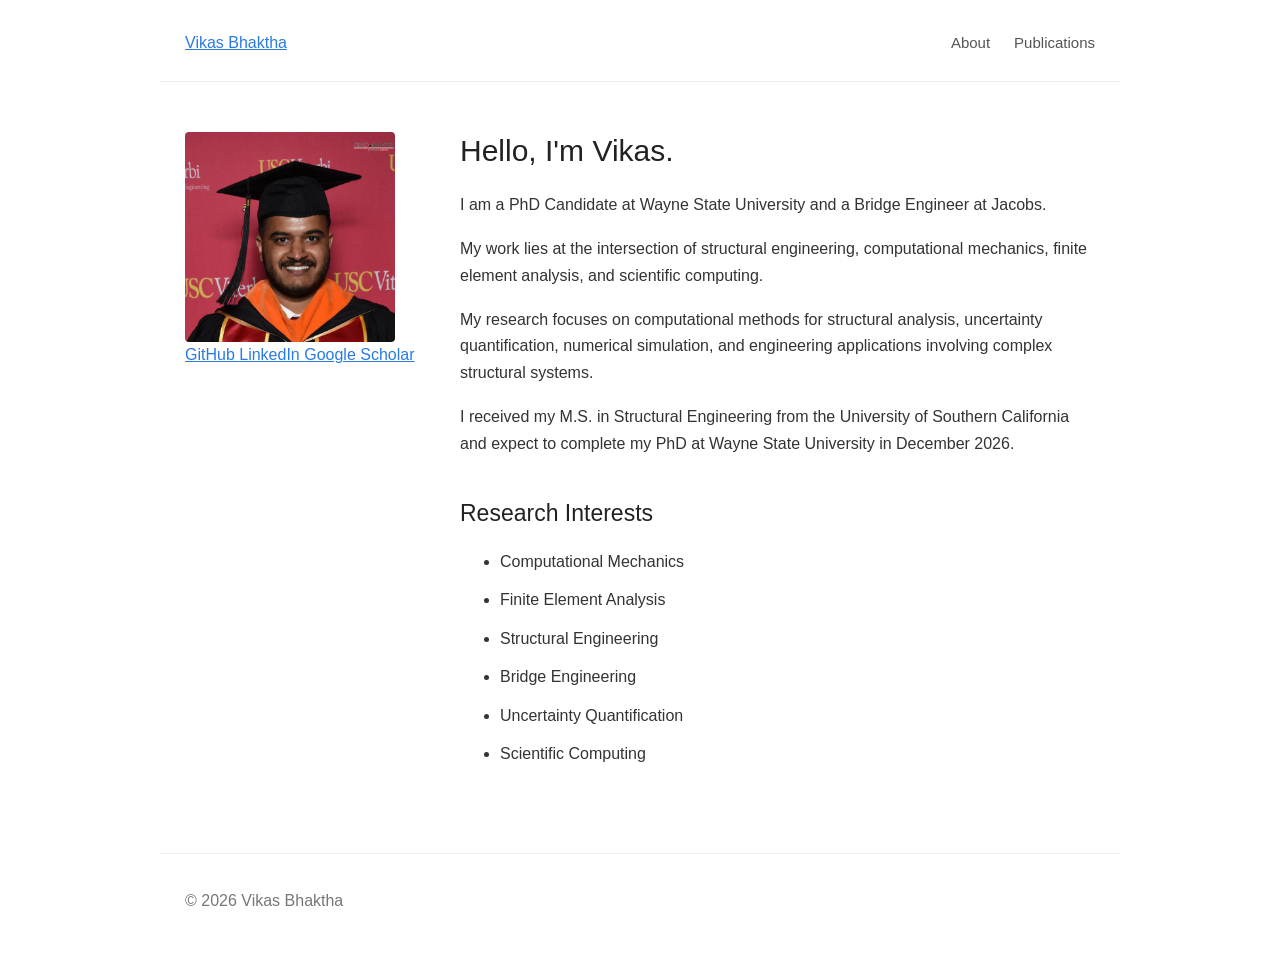
==== commit 10c94300: "Update index.html" ====
--- a/index.html
+++ b/index.html
@@ -12,19 +12,17 @@
 
 <body>
 
-<div class="page-wrapper">
+<div class="site-container">
 
     <header class="site-header">
 
-        <div class="site-title">
-            <a href="index.html">Vikas Bhaktha</a>
-        </div>
+        <a href="index.html" class="site-title">
+            Vikas Bhaktha
+        </a>
 
         <nav class="site-nav">
             <a href="about.html">About</a>
             <a href="publications.html">Publications</a>
-            <a href="resume.html">Resume</a>
-            <a href="projects.html">Projects</a>
         </nav>
 
     </header>
@@ -42,66 +40,74 @@
                     class="profile-image"
                 >
 
+                <div class="profile-links">
+
+                    <a
+                        href="https://github.com/VikasBhaktha"
+                        target="_blank"
+                        rel="noopener noreferrer"
+                    >
+                        GitHub
+                    </a>
+
+                    <a
+                        href="https://www.linkedin.com/in/vikasbhaktha/"
+                        target="_blank"
+                        rel="noopener noreferrer"
+                    >
+                        LinkedIn
+                    </a>
+
+                    <a
+                        href="https://scholar.google.com/citations?user=dX-yyCgAAAAJ&hl=en"
+                        target="_blank"
+                        rel="noopener noreferrer"
+                    >
+                        Google Scholar
+                    </a>
+
+                </div>
+
             </div>
 
 
             <div class="profile-text">
 
-                <h1>Hello, World!</h1>
+                <h1>Hello, I'm Vikas.</h1>
 
                 <p>
-                    My name is <strong>Vikas Bhaktha</strong> and I am a
-                    PhD Candidate at Wayne State University and a Bridge
-                    Engineer at Jacobs.
+                    I am a PhD Candidate at Wayne State University and a
+                    Bridge Engineer at Jacobs.
                 </p>
 
                 <p>
                     My work lies at the intersection of structural engineering,
                     computational mechanics, finite element analysis, and
-                    scientific computing. I am interested in developing
-                    computational methods and engineering tools for solving
-                    complex structural and infrastructure problems.
+                    scientific computing.
+                </p>
+
+                <p>
+                    My research focuses on computational methods for structural
+                    analysis, uncertainty quantification, numerical simulation,
+                    and engineering applications involving complex structural systems.
                 </p>
 
                 <p>
                     I received my M.S. in Structural Engineering from the
-                    University of Southern California. I expect to complete
+                    University of Southern California and expect to complete
                     my PhD at Wayne State University in December 2026.
-                </p>
-
-                <p>
-                    In professional practice, I work on bridge engineering
-                    projects involving structural analysis, design, assessment,
-                    and transportation infrastructure.
                 </p>
 
                 <h2>Research Interests</h2>
 
-                <ol>
-                    <li>
-                        <strong>Computational Mechanics:</strong>
-                        finite element methods, numerical modeling,
-                        structural simulation, and computational mechanics.
-                    </li>
-
-                    <li>
-                        <strong>Structural Engineering:</strong>
-                        bridge engineering, structural analysis,
-                        infrastructure assessment, and structural systems.
-                    </li>
-
-                    <li>
-                        <strong>Scientific Computing:</strong>
-                        Abaqus automation, Python scripting,
-                        Fortran development, and engineering software tools.
-                    </li>
-
-                    <li>
-                        <strong>Uncertainty & Reliability:</strong>
-                        uncertainty quantification, probabilistic analysis,
-                        and structural reliability.
-                    </li>
-                </ol>
+                <ul class="research-list">
+                    <li>Computational Mechanics</li>
+                    <li>Finite Element Analysis</li>
+                    <li>Structural Engineering</li>
+                    <li>Bridge Engineering</li>
+                    <li>Uncertainty Quantification</li>
+                    <li>Scientific Computing</li>
+                </ul>
 
             </div>
 
@@ -112,45 +118,7 @@
 
     <footer class="site-footer">
 
-        <div class="footer-left">
-
-            <h2>Vikas Bhaktha</h2>
-
-            <p>
-                PhD Candidate · Bridge Engineer
-            </p>
-
-        </div>
-
-        <div class="footer-links">
-
-            <a
-                href="https://github.com/VikasBhaktha"
-                target="_blank"
-                rel="noopener noreferrer"
-            >
-                GitHub
-            </a>
-
-            <a
-                href="https://www.linkedin.com/in/vikasbhaktha/"
-                target="_blank"
-                rel="noopener noreferrer"
-            >
-                LinkedIn
-            </a>
-
-            <a
-                href="https://scholar.google.com/citations?user=dX-yyCgAAAAJ&hl=en"
-                target="_blank"
-                rel="noopener noreferrer"
-            >
-                Google Scholar
-            </a>
-
-        </div>
-
-        <p class="footer-note">
+        <p>
             © 2026 Vikas Bhaktha
         </p>
 
--- a/css/style.css
+++ b/css/style.css
@@ -1,70 +1,198 @@
 /* =========================================
-   GLOBAL
-========================================= */
-
-:root {
-    --background: #0b1120;
-    --background-soft: #111827;
-
-    --surface: #151e2e;
-    --border: rgba(148, 163, 184, 0.16);
-
-    --text: #e5e7eb;
-    --text-muted: #94a3b8;
-    --text-soft: #cbd5e1;
-
-    --accent: #60a5fa;
-    --accent-light: #93c5fd;
-
-    --max-width: 1120px;
-}
+   BASIC RESET
+========================================= */
 
 * {
+    box-sizing: border-box;
+}
+
+html {
     margin: 0;
     padding: 0;
-    box-sizing: border-box;
-}
-
-html {
-    scroll-behavior: smooth;
 }
 
 body {
+    margin: 0;
+    padding: 0;
+
+    background: #ffffff;
+
+    color: #333333;
+
     font-family:
-        Inter,
-        "Segoe UI",
         -apple-system,
         BlinkMacSystemFont,
+        "Segoe UI",
+        Roboto,
+        Helvetica,
+        Arial,
         sans-serif;
 
-    background: var(--background);
-    color: var(--text);
-
-    line-height: 1.75;
-
-    -webkit-font-smoothing: antialiased;
-}
-
-
-/* =========================================
-   BACKGROUND
-========================================= */
-
-body::before {
-    content: "";
-
-    position: fixed;
-    inset: 0;
-
-    background:
-        radial-gradient(
-            circle at 20% 10%,
-            rgba(96, 165, 250, 0.08),
-            transparent 28%
-        );
-
-    pointer-events: none;
-    z-index: -1;
+    font-size: 16px;
+    line-height: 1.65;
+}
+
+
+/* =========================================
+   PAGE WIDTH
+========================================= */
+
+.page-wrapper {
+    width: 100%;
+}
+
+.site-header,
+.main-content,
+.site-footer {
+    max-width: 960px;
+
+    margin-left: auto;
+    margin-right: auto;
+
+    padding-left: 25px;
+    padding-right: 25px;
+}
+
+
+/* =========================================
+   HEADER
+========================================= */
+
+.site-header {
+    display: flex;
+
+    justify-content: space-between;
+    align-items: center;
+
+    padding-top: 30px;
+    padding-bottom: 25px;
+
+    border-bottom: 1px solid #eeeeee;
+}
+
+.site-title a {
+    color: #222222;
+
+    font-size: 19px;
+    font-weight: 600;
+
+    text-decoration: none;
+}
+
+.site-title a:hover {
+    color: #2a7ae2;
+}
+
+
+/* =========================================
+   NAVIGATION
+========================================= */
+
+.site-nav {
+    display: flex;
+
+    gap: 24px;
+}
+
+.site-nav a {
+    color: #555555;
+
+    font-size: 15px;
+
+    text-decoration: none;
+}
+
+.site-nav a:hover {
+    color: #2a7ae2;
+}
+
+
+/* =========================================
+   MAIN CONTENT
+========================================= */
+
+.main-content {
+    padding-top: 50px;
+    padding-bottom: 70px;
+}
+
+
+/* =========================================
+   PROFILE LAYOUT
+========================================= */
+
+.profile-section {
+    display: grid;
+
+    grid-template-columns: 230px 1fr;
+
+    gap: 45px;
+
+    align-items: start;
+}
+
+
+/* =========================================
+   PROFILE IMAGE
+========================================= */
+
+.profile-image {
+    display: block;
+
+    width: 210px;
+    height: auto;
+
+    border-radius: 4px;
+}
+
+
+/* =========================================
+   TEXT
+========================================= */
+
+.profile-text h1 {
+    margin-top: 0;
+    margin-bottom: 22px;
+
+    color: #222222;
+
+    font-size: 30px;
+    font-weight: 500;
+
+    line-height: 1.25;
+}
+
+.profile-text h2 {
+    margin-top: 38px;
+    margin-bottom: 15px;
+
+    color: #222222;
+
+    font-size: 23px;
+    font-weight: 500;
+}
+
+.profile-text p {
+    margin-top: 0;
+    margin-bottom: 18px;
+}
+
+.profile-text strong {
+    font-weight: 600;
+}
+
+
+/* =========================================
+   RESEARCH LIST
+========================================= */
+
+.profile-text ol {
+    margin-top: 12px;
+    padding-left: 25px;
+}
+
+.profile-text li {
+    margin-bottom: 12px;
 }
 
 
@@ -73,607 +201,117 @@
 ========================================= */
 
 a {
-    color: inherit;
-    text-decoration: none;
-}
-
-a:focus-visible {
-    outline: 2px solid var(--accent);
-    outline-offset: 5px;
-}
-
-
-/* =========================================
-   HEADER
-========================================= */
-
-.site-header {
-    position: sticky;
-
-    top: 0;
-
-    z-index: 100;
-
-    background: rgba(11, 17, 32, 0.88);
-
-    backdrop-filter: blur(14px);
-    -webkit-backdrop-filter: blur(14px);
-
-    border-bottom: 1px solid var(--border);
-}
-
-.nav-container {
-    max-width: var(--max-width);
-
-    margin: 0 auto;
-
-    min-height: 76px;
-
-    padding: 0 28px;
-
-    display: flex;
-
-    align-items: center;
-    justify-content: space-between;
-}
-
-.site-name {
-    font-size: 1.08rem;
-
-    font-weight: 700;
-
-    letter-spacing: 0.02em;
-
-    color: #ffffff;
-}
-
-nav ul {
-    list-style: none;
-
-    display: flex;
-
-    align-items: center;
-
-    gap: 30px;
-}
-
-nav a {
+    color: #2a7ae2;
+}
+
+a:hover {
+    color: #1756a9;
+}
+
+
+/* =========================================
+   FOOTER
+========================================= */
+
+.site-footer {
     position: relative;
 
-    font-size: 0.93rem;
-
+    padding-top: 30px;
+    padding-bottom: 45px;
+
+    border-top: 1px solid #eeeeee;
+
+    color: #777777;
+}
+
+.site-footer h2 {
+    margin: 0 0 6px 0;
+
+    color: #555555;
+
+    font-size: 18px;
     font-weight: 500;
-
-    color: var(--text-muted);
-
-    transition: color 0.2s ease;
-}
-
-nav a:hover,
-nav a.active {
-    color: #ffffff;
-}
-
-nav a.active::after {
-    content: "";
-
-    position: absolute;
-
-    left: 0;
-    right: 0;
-
-    bottom: -10px;
-
-    height: 2px;
-
-    border-radius: 999px;
-
-    background: var(--accent);
-}
-
-
-/* =========================================
-   MAIN
-========================================= */
-
-main {
-    max-width: var(--max-width);
-
-    margin: 0 auto;
-
-    padding: 0 28px;
-}
-
-
-/* =========================================
-   INTRO
-========================================= */
-
-.intro-section {
-    min-height: 670px;
-
-    display: grid;
-
-    grid-template-columns: 280px minmax(0, 1fr);
-
-    gap: 88px;
-
-    align-items: center;
-
-    padding: 85px 0 100px;
-}
-
-
-/* =========================================
-   PROFILE
-========================================= */
-
-.profile-column {
-    display: flex;
-
-    flex-direction: column;
-
-    align-items: center;
-}
-
-.profile-photo {
-    display: block;
-
-    width: 250px;
-    height: 250px;
-
-    object-fit: cover;
-
-    object-position: center;
-
-    border-radius: 50%;
-
-    border: 1px solid rgba(255, 255, 255, 0.15);
-
-    box-shadow:
-        0 24px 60px rgba(0, 0, 0, 0.32);
-}
-
-.profile-links {
-    display: flex;
-
-    justify-content: center;
-
-    flex-wrap: wrap;
-
-    gap: 17px;
-
-    margin-top: 25px;
-}
-
-.profile-links a {
-    font-size: 0.88rem;
-
-    color: var(--text-muted);
-
-    transition:
-        color 0.2s ease,
-        transform 0.2s ease;
-}
-
-.profile-links a:hover {
-    color: var(--accent-light);
-
-    transform: translateY(-1px);
-}
-
-
-/* =========================================
-   INTRO CONTENT
-========================================= */
-
-.eyebrow {
-    margin-bottom: 13px;
-
-    font-size: 0.78rem;
-
-    font-weight: 700;
-
-    letter-spacing: 0.14em;
-
-    text-transform: uppercase;
-
-    color: var(--accent);
-}
-
-.intro-content h1 {
-    margin-bottom: 25px;
-
-    font-size: clamp(3rem, 5.2vw, 5.1rem);
-
-    line-height: 1.02;
-
-    letter-spacing: -0.045em;
-
-    color: #ffffff;
-}
-
-.intro-content p {
-    max-width: 720px;
-
-    margin-bottom: 18px;
-
-    font-size: 1.02rem;
-
-    color: var(--text-soft);
-}
-
-.intro-content .lead {
-    margin-bottom: 23px;
-
-    font-size: 1.2rem;
-
-    line-height: 1.7;
-
-    color: #e2e8f0;
-}
-
-
-/* =========================================
-   INTRO LINKS
-========================================= */
-
-.intro-actions {
-    display: flex;
-
-    align-items: center;
-
-    gap: 25px;
-
-    margin-top: 31px;
-}
-
-.primary-link {
-    display: inline-flex;
-
-    align-items: center;
-
-    color: var(--accent-light);
-
-    font-weight: 600;
-
-    transition:
-        color 0.2s ease,
-        transform 0.2s ease;
-}
-
-.primary-link:hover {
-    color: #ffffff;
-
-    transform: translateX(3px);
-}
-
-.secondary-link {
-    color: var(--text-muted);
-
-    font-weight: 500;
-
-    border-bottom: 1px solid var(--border);
-
-    transition:
-        color 0.2s ease,
-        border-color 0.2s ease;
-}
-
-.secondary-link:hover {
-    color: #ffffff;
-
-    border-color: var(--accent);
-}
-
-
-/* =========================================
-   SECTION DEFAULTS
-========================================= */
-
-.interests-section,
-.affiliations-section {
-    border-top: 1px solid var(--border);
-}
-
-
-/* =========================================
-   INTERESTS
-========================================= */
-
-.interests-section {
-    padding: 95px 0;
-}
-
-.section-heading {
-    margin-bottom: 46px;
-}
-
-.section-heading h2 {
-    font-size: clamp(2rem, 4vw, 3rem);
-
-    line-height: 1.2;
-
-    letter-spacing: -0.03em;
-
-    color: #ffffff;
-}
-
-.interest-grid {
-    display: grid;
-
-    grid-template-columns: repeat(2, minmax(0, 1fr));
-
-    column-gap: 70px;
-
-    row-gap: 12px;
-}
-
-.interest-item {
-    display: grid;
-
-    grid-template-columns: 45px 1fr;
-
-    gap: 16px;
-
-    padding: 25px 0;
-
-    border-bottom: 1px solid var(--border);
-}
-
-.interest-item > span {
-    padding-top: 4px;
-
-    font-size: 0.73rem;
-
-    font-weight: 700;
-
-    color: var(--accent);
-
-    letter-spacing: 0.08em;
-}
-
-.interest-item h3 {
-    margin-bottom: 6px;
-
-    font-size: 1.08rem;
-
-    color: #ffffff;
-}
-
-.interest-item p {
-    font-size: 0.94rem;
-
-    color: var(--text-muted);
-
-    line-height: 1.65;
-}
-
-
-/* =========================================
-   AFFILIATIONS
-========================================= */
-
-.affiliations-section {
-    display: grid;
-
-    grid-template-columns: repeat(3, minmax(0, 1fr));
-
-    gap: 45px;
-
-    padding: 80px 0;
-}
-
-.affiliation-label {
-    margin-bottom: 7px;
-
-    font-size: 0.72rem;
-
-    font-weight: 700;
-
-    letter-spacing: 0.12em;
-
-    text-transform: uppercase;
-
-    color: var(--accent);
-}
-
-.affiliation h3 {
-    margin-bottom: 6px;
-
-    font-size: 1.05rem;
-
-    color: #ffffff;
-}
-
-.affiliation > p:last-child {
-    font-size: 0.9rem;
-
-    color: var(--text-muted);
-}
-
-
-/* =========================================
-   FOOTER
-========================================= */
-
-footer {
-    margin-top: 10px;
-
-    border-top: 1px solid var(--border);
-}
-
-.footer-container {
-    max-width: var(--max-width);
-
-    margin: 0 auto;
-
-    padding: 32px 28px 45px;
-
-    display: flex;
-
-    align-items: center;
-    justify-content: space-between;
-
-    gap: 30px;
-
-    font-size: 0.85rem;
-
-    color: var(--text-muted);
+}
+
+.site-footer p {
+    margin: 4px 0;
 }
 
 .footer-links {
     display: flex;
 
-    gap: 22px;
+    gap: 18px;
+
+    margin-top: 18px;
 }
 
 .footer-links a {
-    transition: color 0.2s ease;
-}
-
-.footer-links a:hover {
-    color: var(--accent-light);
-}
-
-
-/* =========================================
-   TABLET
-========================================= */
-
-@media (max-width: 900px) {
-
-    .intro-section {
-        grid-template-columns: 210px minmax(0, 1fr);
-
-        gap: 55px;
-    }
-
-    .profile-photo {
-        width: 200px;
-        height: 200px;
-    }
-
-    .affiliations-section {
-        gap: 25px;
-    }
-}
-
-
-/* =========================================
-   MOBILE
-========================================= */
-
-@media (max-width: 720px) {
-
-    .nav-container {
-        padding: 18px 20px;
-
-        flex-direction: column;
-
-        gap: 13px;
-    }
-
-    nav ul {
-        gap: 17px;
+    font-size: 14px;
+
+    text-decoration: none;
+}
+
+.footer-note {
+    margin-top: 18px !important;
+
+    font-size: 13px;
+}
+
+
+/* =========================================
+   RESPONSIVE
+========================================= */
+
+@media screen and (max-width: 700px) {
+
+    .site-header {
+        display: block;
+    }
+
+    .site-nav {
+        margin-top: 18px;
 
         flex-wrap: wrap;
 
-        justify-content: center;
-    }
-
-    nav a {
-        font-size: 0.84rem;
-    }
-
-    main {
-        padding: 0 22px;
-    }
-
-    .intro-section {
-        min-height: auto;
-
+        gap: 15px;
+    }
+
+    .main-content {
+        padding-top: 35px;
+    }
+
+    .profile-section {
         grid-template-columns: 1fr;
 
-        gap: 42px;
-
-        padding: 55px 0 75px;
-
-        text-align: left;
-    }
-
-    .profile-column {
-        align-items: flex-start;
-    }
-
-    .profile-photo {
+        gap: 30px;
+    }
+
+    .profile-image {
         width: 190px;
-        height: 190px;
-    }
-
-    .profile-links {
-        justify-content: flex-start;
-    }
-
-    .intro-content h1 {
-        font-size: 3rem;
-    }
-
-    .intro-content .lead {
-        font-size: 1.08rem;
-    }
-
-    .interest-grid {
-        grid-template-columns: 1fr;
-    }
-
-    .interests-section {
-        padding: 70px 0;
-    }
-
-    .affiliations-section {
-        grid-template-columns: 1fr;
-
-        gap: 35px;
-
-        padding: 65px 0;
-    }
-
-    .footer-container {
-        padding-left: 22px;
-        padding-right: 22px;
-
-        flex-direction: column;
-
-        align-items: flex-start;
-    }
-}
-
-
-/* =========================================
-   VERY SMALL SCREENS
-========================================= */
-
-@media (max-width: 420px) {
-
-    nav ul {
-        gap: 12px;
-    }
-
-    .profile-photo {
-        width: 165px;
-        height: 165px;
-    }
-
-    .intro-content h1 {
-        font-size: 2.55rem;
-    }
-
-    .intro-actions {
-        align-items: flex-start;
-
-        flex-direction: column;
-
-        gap: 15px;
-    }
-}
+    }
+
+}
+
+
+/* =========================================
+   SMALL PHONES
+========================================= */
+
+@media screen and (max-width: 420px) {
+
+    .site-header,
+    .main-content,
+    .site-footer {
+        padding-left: 18px;
+        padding-right: 18px;
+    }
+
+    .profile-text h1 {
+        font-size: 27px;
+    }
+
+    .profile-text h2 {
+        font-size: 21px;
+    }
+
+}
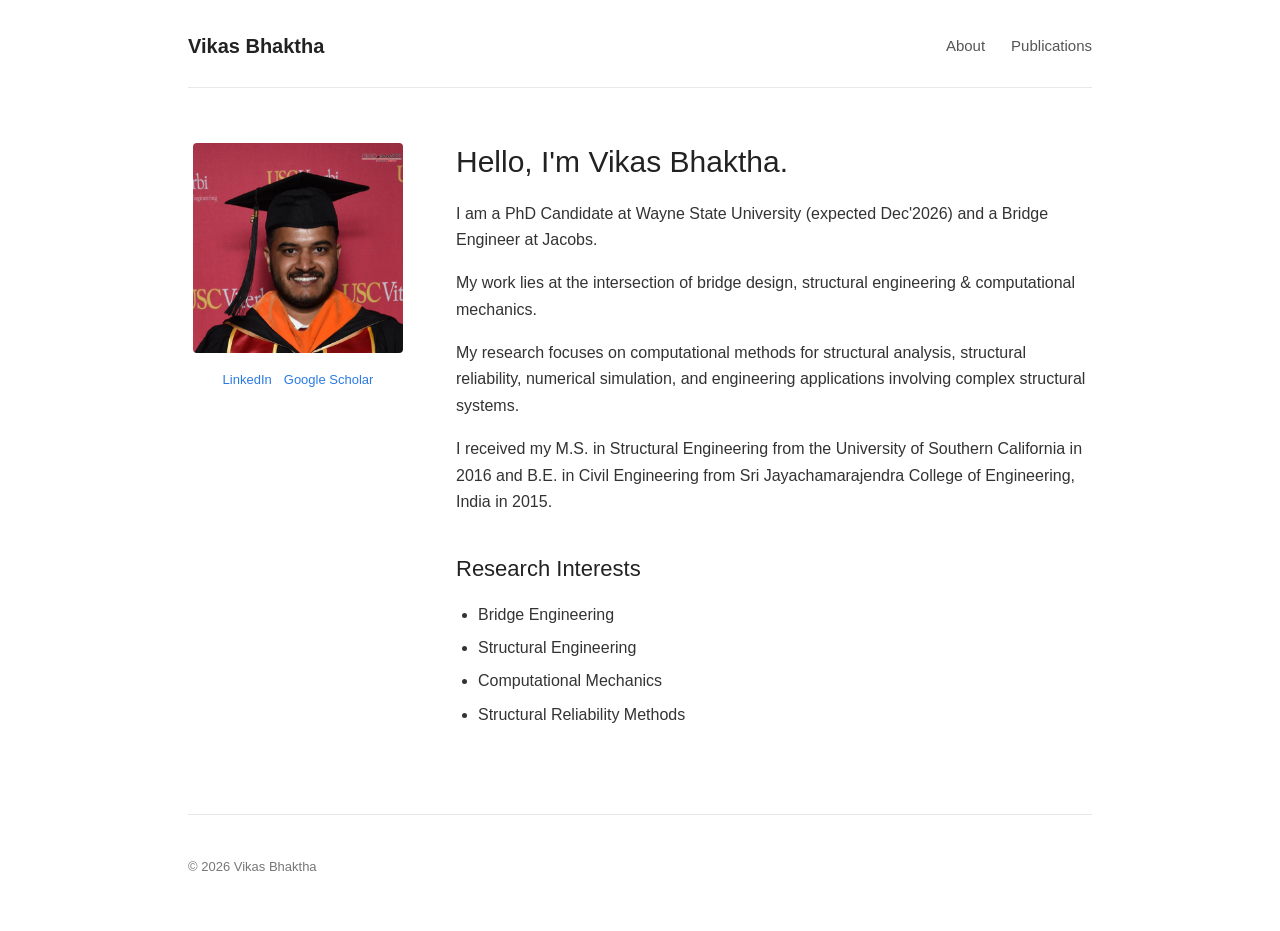
==== commit 90c3d60d: "Update index.html" ====
--- a/index.html
+++ b/index.html
@@ -43,14 +43,6 @@
                 <div class="profile-links">
 
                     <a
-                        href="https://github.com/VikasBhaktha"
-                        target="_blank"
-                        rel="noopener noreferrer"
-                    >
-                        GitHub
-                    </a>
-
-                    <a
                         href="https://www.linkedin.com/in/vikasbhaktha/"
                         target="_blank"
                         rel="noopener noreferrer"
@@ -73,40 +65,37 @@
 
             <div class="profile-text">
 
-                <h1>Hello, I'm Vikas.</h1>
+                <h1>Hello, I'm Vikas Bhaktha.</h1>
 
                 <p>
-                    I am a PhD Candidate at Wayne State University and a
-                    Bridge Engineer at Jacobs.
+                    I am a PhD Candidate at Wayne State University (expected Dec'2026)
+                    and a Bridge Engineer at Jacobs.
                 </p>
 
                 <p>
-                    My work lies at the intersection of structural engineering,
-                    computational mechanics, finite element analysis, and
-                    scientific computing.
+                    My work lies at the intersection of bridge design, structural engineering
+                    & computational mechanics.
                 </p>
 
                 <p>
                     My research focuses on computational methods for structural
-                    analysis, uncertainty quantification, numerical simulation,
+                    analysis, structural reliability, numerical simulation,
                     and engineering applications involving complex structural systems.
                 </p>
 
                 <p>
                     I received my M.S. in Structural Engineering from the
-                    University of Southern California and expect to complete
-                    my PhD at Wayne State University in December 2026.
+                    University of Southern California in 2016 and B.E. in Civil Engineering 
+                    from Sri Jayachamarajendra College of Engineering, India in 2015.
                 </p>
 
                 <h2>Research Interests</h2>
 
                 <ul class="research-list">
+                    <li>Bridge Engineering</li>
+                    <li>Structural Engineering</li>
                     <li>Computational Mechanics</li>
-                    <li>Finite Element Analysis</li>
-                    <li>Structural Engineering</li>
-                    <li>Bridge Engineering</li>
-                    <li>Uncertainty Quantification</li>
-                    <li>Scientific Computing</li>
+                    <li>Structural Reliability Methods</li>
                 </ul>
 
             </div>
--- a/css/style.css
+++ b/css/style.css
@@ -1,22 +1,19 @@
 /* =========================================
-   BASIC RESET
+   RESET / GLOBAL
 ========================================= */
 
 * {
     box-sizing: border-box;
 }
 
-html {
-    margin: 0;
-    padding: 0;
-}
-
+html,
 body {
     margin: 0;
     padding: 0;
-
+}
+
+body {
     background: #ffffff;
-
     color: #333333;
 
     font-family:
@@ -30,27 +27,19 @@
 
     font-size: 16px;
     line-height: 1.65;
-}
-
-
-/* =========================================
-   PAGE WIDTH
-========================================= */
-
-.page-wrapper {
-    width: 100%;
-}
-
-.site-header,
-.main-content,
-.site-footer {
+
+    -webkit-font-smoothing: antialiased;
+}
+
+
+/* =========================================
+   SITE CONTAINER
+========================================= */
+
+.site-container {
     max-width: 960px;
-
-    margin-left: auto;
-    margin-right: auto;
-
-    padding-left: 25px;
-    padding-right: 25px;
+    margin: 0 auto;
+    padding: 0 28px;
 }
 
 
@@ -60,26 +49,32 @@
 
 .site-header {
     display: flex;
-
     justify-content: space-between;
     align-items: center;
 
-    padding-top: 30px;
-    padding-bottom: 25px;
-
-    border-bottom: 1px solid #eeeeee;
-}
-
-.site-title a {
+    padding: 30px 0 24px;
+
+    border-bottom: 1px solid #e8e8e8;
+}
+
+.simple-header {
+    justify-content: flex-start;
+}
+
+
+/* =========================================
+   SITE TITLE / HOME LINK
+========================================= */
+
+.site-title {
     color: #222222;
-
-    font-size: 19px;
+    text-decoration: none;
+
+    font-size: 20px;
     font-weight: 600;
-
-    text-decoration: none;
-}
-
-.site-title a:hover {
+}
+
+.site-title:hover {
     color: #2a7ae2;
 }
 
@@ -90,16 +85,14 @@
 
 .site-nav {
     display: flex;
-
-    gap: 24px;
+    gap: 26px;
 }
 
 .site-nav a {
     color: #555555;
+    text-decoration: none;
 
     font-size: 15px;
-
-    text-decoration: none;
 }
 
 .site-nav a:hover {
@@ -112,21 +105,20 @@
 ========================================= */
 
 .main-content {
-    padding-top: 50px;
-    padding-bottom: 70px;
-}
-
-
-/* =========================================
-   PROFILE LAYOUT
+    padding: 55px 0 70px;
+}
+
+
+/* =========================================
+   HOME PROFILE SECTION
 ========================================= */
 
 .profile-section {
     display: grid;
 
-    grid-template-columns: 230px 1fr;
-
-    gap: 45px;
+    grid-template-columns: 220px 1fr;
+
+    gap: 48px;
 
     align-items: start;
 }
@@ -135,6 +127,10 @@
 /* =========================================
    PROFILE IMAGE
 ========================================= */
+
+.profile-image-column {
+    text-align: center;
+}
 
 .profile-image {
     display: block;
@@ -142,17 +138,45 @@
     width: 210px;
     height: auto;
 
+    margin: 0 auto;
+
     border-radius: 4px;
 }
 
 
 /* =========================================
-   TEXT
+   PROFILE LINKS
+========================================= */
+
+.profile-links {
+    display: flex;
+    justify-content: center;
+    flex-wrap: wrap;
+
+    gap: 12px;
+
+    margin-top: 16px;
+}
+
+.profile-links a {
+    color: #2a7ae2;
+    text-decoration: none;
+
+    font-size: 13px;
+}
+
+.profile-links a:hover {
+    text-decoration: underline;
+}
+
+
+/* =========================================
+   HOME PAGE TEXT
 ========================================= */
 
 .profile-text h1 {
     margin-top: 0;
-    margin-bottom: 22px;
+    margin-bottom: 20px;
 
     color: #222222;
 
@@ -163,41 +187,37 @@
 }
 
 .profile-text h2 {
-    margin-top: 38px;
-    margin-bottom: 15px;
+    margin-top: 36px;
+    margin-bottom: 14px;
 
     color: #222222;
 
-    font-size: 23px;
+    font-size: 22px;
     font-weight: 500;
 }
 
 .profile-text p {
     margin-top: 0;
-    margin-bottom: 18px;
-}
-
-.profile-text strong {
-    font-weight: 600;
-}
-
-
-/* =========================================
-   RESEARCH LIST
-========================================= */
-
-.profile-text ol {
-    margin-top: 12px;
-    padding-left: 25px;
-}
-
-.profile-text li {
-    margin-bottom: 12px;
-}
-
-
-/* =========================================
-   LINKS
+    margin-bottom: 17px;
+}
+
+
+/* =========================================
+   RESEARCH INTERESTS
+========================================= */
+
+.research-list {
+    padding-left: 22px;
+    margin-top: 10px;
+}
+
+.research-list li {
+    margin-bottom: 7px;
+}
+
+
+/* =========================================
+   STANDARD LINKS
 ========================================= */
 
 a {
@@ -210,74 +230,205 @@
 
 
 /* =========================================
+   INTERNAL PAGE CONTENT
+========================================= */
+
+.page-content {
+    max-width: 760px;
+    margin: 0 auto;
+
+    padding-top: 55px;
+    padding-bottom: 80px;
+}
+
+.page-content h1 {
+    margin-top: 0;
+    margin-bottom: 30px;
+
+    color: #222222;
+
+    font-size: 32px;
+    font-weight: 500;
+
+    line-height: 1.25;
+}
+
+.page-content h2 {
+    margin-top: 40px;
+    margin-bottom: 16px;
+
+    color: #222222;
+
+    font-size: 22px;
+    font-weight: 500;
+
+    line-height: 1.3;
+}
+
+.page-content h3 {
+    margin-top: 0;
+    margin-bottom: 4px;
+
+    color: #333333;
+
+    font-size: 17px;
+    font-weight: 600;
+}
+
+.page-content p {
+    margin-top: 0;
+    margin-bottom: 18px;
+}
+
+.page-content ul {
+    padding-left: 24px;
+}
+
+.page-content li {
+    margin-bottom: 7px;
+}
+
+
+/* =========================================
+   EDUCATION PAGE
+========================================= */
+
+.education-entry {
+    display: flex;
+    align-items: center;
+
+    gap: 25px;
+
+    margin-bottom: 42px;
+}
+
+.education-logo {
+    width: 95px;
+    min-width: 95px;
+
+    display: flex;
+    align-items: center;
+    justify-content: center;
+}
+
+.education-logo img {
+    display: block;
+
+    max-width: 85px;
+    max-height: 85px;
+
+    width: auto;
+    height: auto;
+
+    object-fit: contain;
+}
+
+.education-info {
+    flex: 1;
+}
+
+.education-info h2 {
+    margin: 0 0 5px;
+
+    font-size: 20px;
+    font-weight: 600;
+
+    color: #333333;
+}
+
+.education-info p {
+    margin: 0 0 3px;
+}
+
+.degree {
+    font-size: 16px;
+    color: #444444;
+}
+
+.education-details {
+    font-size: 15px;
+    color: #777777;
+}
+
+
+/* =========================================
+   PUBLICATIONS PAGE
+========================================= */
+
+.publication {
+    margin-bottom: 28px;
+}
+
+.publication p {
+    margin-bottom: 5px;
+}
+
+.publication-title {
+    font-weight: 600;
+    color: #333333;
+}
+
+.publication-authors {
+    color: #555555;
+}
+
+.publication-venue {
+    color: #777777;
+    font-style: italic;
+}
+
+.scholar-link {
+    margin-top: 45px !important;
+    padding-top: 22px;
+
+    border-top: 1px solid #e8e8e8;
+
+    color: #666666;
+}
+
+
+/* =========================================
    FOOTER
 ========================================= */
 
 .site-footer {
-    position: relative;
-
-    padding-top: 30px;
-    padding-bottom: 45px;
-
-    border-top: 1px solid #eeeeee;
+    border-top: 1px solid #e8e8e8;
+
+    padding: 28px 0 40px;
 
     color: #777777;
-}
-
-.site-footer h2 {
-    margin: 0 0 6px 0;
-
-    color: #555555;
-
-    font-size: 18px;
-    font-weight: 500;
-}
-
-.site-footer p {
-    margin: 4px 0;
-}
-
-.footer-links {
-    display: flex;
-
-    gap: 18px;
-
-    margin-top: 18px;
-}
-
-.footer-links a {
-    font-size: 14px;
-
-    text-decoration: none;
-}
-
-.footer-note {
-    margin-top: 18px !important;
 
     font-size: 13px;
 }
 
 
 /* =========================================
-   RESPONSIVE
-========================================= */
-
-@media screen and (max-width: 700px) {
+   TABLET
+========================================= */
+
+@media (max-width: 700px) {
+
+    .site-container {
+        padding: 0 20px;
+    }
 
     .site-header {
-        display: block;
+        flex-direction: column;
+        align-items: flex-start;
+
+        gap: 14px;
+    }
+
+    .simple-header {
+        flex-direction: row;
     }
 
     .site-nav {
-        margin-top: 18px;
-
-        flex-wrap: wrap;
-
-        gap: 15px;
+        gap: 18px;
     }
 
     .main-content {
-        padding-top: 35px;
+        padding-top: 40px;
     }
 
     .profile-section {
@@ -286,10 +437,46 @@
         gap: 30px;
     }
 
+    .profile-image-column {
+        text-align: left;
+    }
+
     .profile-image {
         width: 190px;
-    }
-
+        margin: 0;
+    }
+
+    .profile-links {
+        justify-content: flex-start;
+    }
+
+    .profile-text h1 {
+        font-size: 28px;
+    }
+
+    .page-content {
+        padding-top: 40px;
+    }
+
+    .page-content h1 {
+        font-size: 29px;
+    }
+
+    .education-entry {
+        align-items: flex-start;
+
+        gap: 18px;
+    }
+
+    .education-logo {
+        width: 70px;
+        min-width: 70px;
+    }
+
+    .education-logo img {
+        max-width: 65px;
+        max-height: 65px;
+    }
 }
 
 
@@ -297,21 +484,39 @@
    SMALL PHONES
 ========================================= */
 
-@media screen and (max-width: 420px) {
-
-    .site-header,
-    .main-content,
-    .site-footer {
-        padding-left: 18px;
-        padding-right: 18px;
+@media (max-width: 420px) {
+
+    .site-container {
+        padding: 0 16px;
+    }
+
+    .site-nav {
+        gap: 14px;
+    }
+
+    .profile-image {
+        width: 170px;
     }
 
     .profile-text h1 {
+        font-size: 26px;
+    }
+
+    .page-content h1 {
         font-size: 27px;
     }
 
-    .profile-text h2 {
-        font-size: 21px;
-    }
-
-}
+    .education-entry {
+        gap: 14px;
+    }
+
+    .education-logo {
+        width: 58px;
+        min-width: 58px;
+    }
+
+    .education-logo img {
+        max-width: 54px;
+        max-height: 54px;
+    }
+}
